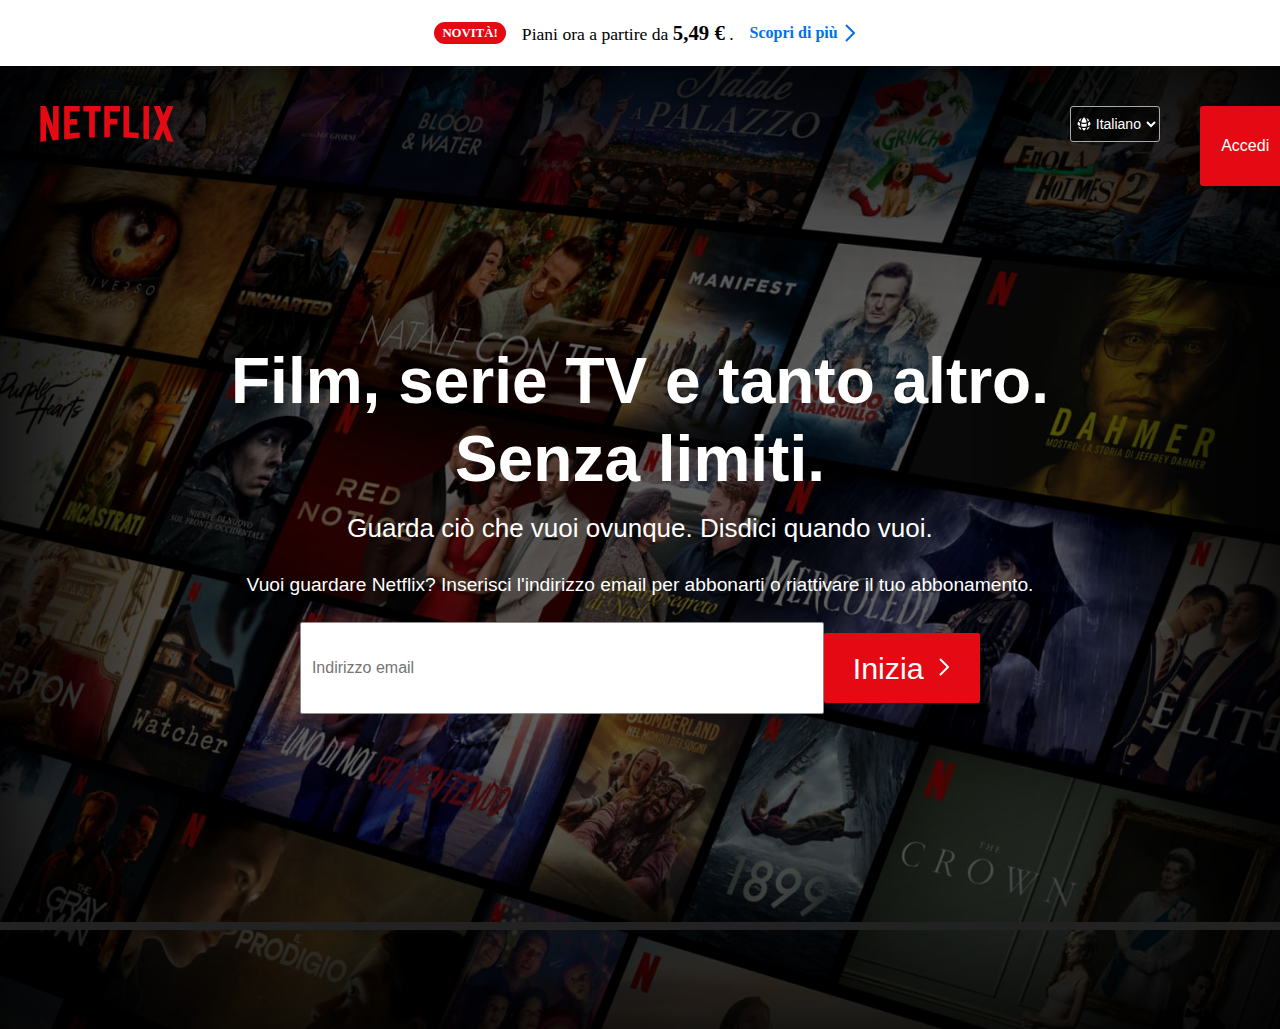
==== index.html @ 302b48ca "Reworked CSS and SCSS" ====
<!DOCTYPE html>
<html lang="it">
<head>
    <meta charset="UTF-8">
    <meta http-equiv="X-UA-Compatible" content="IE=edge">
    <meta name="viewport" content="width=device-width, initial-scale=1.0">
    <link rel="stylesheet" href="styles/style-header.css">
    <link rel="stylesheet" href="https://use.fontawesome.com/releases/v5.0.7/css/all.css">
    <link rel="icon" type="image/x-icon" href="resources/favicon.ico">
    <!-- CSS only -->
<link href="https://cdn.jsdelivr.net/npm/bootstrap@5.2.3/dist/css/bootstrap.min.css" rel="stylesheet" integrity="sha384-rbsA2VBKQhggwzxH7pPCaAqO46MgnOM80zW1RWuH61DGLwZJEdK2Kadq2F9CUG65" crossorigin="anonymous">
    <title>Netflix Italia - Guarda serie TV online, Guarda film online</title>
</head>
    <body>
        <div class="banner-container"> <!--Banner bianco in cima alla pagina-->
            <div class="banner-badge">Novità!</div>
            <div class="banner-text"> <!--Testo del banner-->
                <span>
                    Piani ora a partire da <span class="banner-price">5,49 €</span>
                .
            </span>
            </div>
                <!--Link "scopri di più"-->
                <a class="banner-button" href="#">Scopri di più <svg width="24" height="24" viewBox="0 0 24 24" fill="none" xmlns="http://www.w3.org/2000/svg" class="button-link-button"><path fill-rule="evenodd" clip-rule="evenodd" d="M7.29297 19.2928L14.5859 12L7.29297 4.70706L8.70718 3.29285L16.7072 11.2928C16.8947 11.4804 17.0001 11.7347 17.0001 12C17.0001 12.2652 16.8947 12.5195 16.7072 12.7071L8.70718 20.7071L7.29297 19.2928Z" fill="currentColor"></path></svg></a>
        </div>
            <header class="showcase-container">
                <div class="showcase-top-container"> <!--Parte superiore showcase-->
                    <div class="showcase-logo"><svg viewBox="0 0 111 30" width="134" height="36" data-uia="netflix-logo" class="showcase-netflix-logo" aria-hidden="true" focusable="false"><g id="netflix-logo"><path d="M105.06233,14.2806261 L110.999156,30 C109.249227,29.7497422 107.500234,29.4366857 105.718437,29.1554972 L102.374168,20.4686475 L98.9371075,28.4375293 C97.2499766,28.1563408 95.5928391,28.061674 93.9057081,27.8432843 L99.9372012,14.0931671 L94.4680851,-5.68434189e-14 L99.5313525,-5.68434189e-14 L102.593495,7.87421502 L105.874965,-5.68434189e-14 L110.999156,-5.68434189e-14 L105.06233,14.2806261 Z M90.4686475,-5.68434189e-14 L85.8749649,-5.68434189e-14 L85.8749649,27.2499766 C87.3746368,27.3437061 88.9371075,27.4055675 90.4686475,27.5930265 L90.4686475,-5.68434189e-14 Z M81.9055207,26.93692 C77.7186241,26.6557316 73.5307901,26.4064111 69.250164,26.3117443 L69.250164,-5.68434189e-14 L73.9366389,-5.68434189e-14 L73.9366389,21.8745899 C76.6248008,21.9373887 79.3120255,22.1557784 81.9055207,22.2804387 L81.9055207,26.93692 Z M64.2496954,10.6561065 L64.2496954,15.3435186 L57.8442216,15.3435186 L57.8442216,25.9996251 L53.2186709,25.9996251 L53.2186709,-5.68434189e-14 L66.3436123,-5.68434189e-14 L66.3436123,4.68741213 L57.8442216,4.68741213 L57.8442216,10.6561065 L64.2496954,10.6561065 Z M45.3435186,4.68741213 L45.3435186,26.2498828 C43.7810479,26.2498828 42.1876465,26.2498828 40.6561065,26.3117443 L40.6561065,4.68741213 L35.8121661,4.68741213 L35.8121661,-5.68434189e-14 L50.2183897,-5.68434189e-14 L50.2183897,4.68741213 L45.3435186,4.68741213 Z M30.749836,15.5928391 C28.687787,15.5928391 26.2498828,15.5928391 24.4999531,15.6875059 L24.4999531,22.6562939 C27.2499766,22.4678976 30,22.2495079 32.7809542,22.1557784 L32.7809542,26.6557316 L19.812541,27.6876933 L19.812541,-5.68434189e-14 L32.7809542,-5.68434189e-14 L32.7809542,4.68741213 L24.4999531,4.68741213 L24.4999531,10.9991564 C26.3126816,10.9991564 29.0936358,10.9054269 30.749836,10.9054269 L30.749836,15.5928391 Z M4.78114163,12.9684132 L4.78114163,29.3429562 C3.09401069,29.5313525 1.59340144,29.7497422 0,30 L0,-5.68434189e-14 L4.4690224,-5.68434189e-14 L10.562377,17.0315868 L10.562377,-5.68434189e-14 L15.2497891,-5.68434189e-14 L15.2497891,28.061674 C13.5935889,28.3437998 11.906458,28.4375293 10.1246602,28.6868498 L4.78114163,12.9684132 Z" id="Fill-14"></path></g></svg></div> <!--Logo netflix a sinistra-->
                    <div class="select"> <!--Selezione lingua-->
                        <svg xmlns="http://www.w3.org/2000/svg" viewBox="0 0 20 20" fill="white" class="w-5 h-5">
                            <path d="M16.555 5.412a8.028 8.028 0 00-3.503-2.81 14.899 14.899 0 011.663 4.472 8.547 8.547 0 001.84-1.662zM13.326 7.825a13.43 13.43 0 00-2.413-5.773 8.087 8.087 0 00-1.826 0 13.43 13.43 0 00-2.413 5.773A8.473 8.473 0 0010 8.5c1.18 0 2.304-.24 3.326-.675zM6.514 9.376A9.98 9.98 0 0010 10c1.226 0 2.4-.22 3.486-.624a13.54 13.54 0 01-.351 3.759A13.54 13.54 0 0110 13.5c-1.079 0-2.128-.127-3.134-.366a13.538 13.538 0 01-.352-3.758zM5.285 7.074a14.9 14.9 0 011.663-4.471 8.028 8.028 0 00-3.503 2.81c.529.638 1.149 1.199 1.84 1.66zM17.334 6.798a7.973 7.973 0 01.614 4.115 13.47 13.47 0 01-3.178 1.72 15.093 15.093 0 00.174-3.939 10.043 10.043 0 002.39-1.896zM2.666 6.798a10.042 10.042 0 002.39 1.896 15.196 15.196 0 00.174 3.94 13.472 13.472 0 01-3.178-1.72 7.973 7.973 0 01.615-4.115zM10 15c.898 0 1.778-.079 2.633-.23a13.473 13.473 0 01-1.72 3.178 8.099 8.099 0 01-1.826 0 13.47 13.47 0 01-1.72-3.178c.855.151 1.735.23 2.633.23zM14.357 14.357a14.912 14.912 0 01-1.305 3.04 8.027 8.027 0 004.345-4.345c-.953.542-1.971.981-3.04 1.305zM6.948 17.397a8.027 8.027 0 01-4.345-4.345c.953.542 1.971.981 3.04 1.305a14.912 14.912 0 001.305 3.04z" />
                        </svg>                                                  
                        <select name="language" id="language" class="languageselector-btn">
                        <option value="italiano"class="language">Italiano</option>
                        <option value="english" class="language">English</option>
                    </select>
                </div>
                    <button type="submit" class="loginbutton">Accedi</button><!--Pulsante login in alto a destra-->
                </div>
                <div class="showcase-content-container"> <!--Contenuto centrale showcase-->
                    <h1>Film, serie TV e tanto altro. </h1>
                        <h1>Senza limiti.</h1>
                    <h2>Guarda ciò che vuoi ovunque. Disdici quando vuoi.</h2>
                    <h3>Vuoi guardare Netflix? Inserisci l'indirizzo email per abbonarti o riattivare il tuo abbonamento.</h3>
                    <div class="email-form-container">
                    <input type="email" class="email-input" placeholder="Indirizzo email"> <button type="submit" class="email-send">Inizia <svg width="24" height="24" viewBox="0 0 24 24" fill="none" xmlns="http://www.w3.org/2000/svg" class="button-link-button"><path fill-rule="evenodd" clip-rule="evenodd" d="M7.29297 19.2928L14.5859 12L7.29297 4.70706L8.70718 3.29285L16.7072 11.2928C16.8947 11.4804 17.0001 11.7347 17.0001 12C17.0001 12.2652 16.8947 12.5195 16.7072 12.7071L8.70718 20.7071L7.29297 19.2928Z" fill="currentColor"></path></svg></button>
                </div>
                </div>               
            </header>   
    </body>
</html>
---- styles/style-header.css ----
/*REGOLE GENERALI*/ /*REGOLE GENERALI*/ /*REGOLE GENERALI*/
* {
  margin: 0;
  padding: 0;
  z-index: 1;
}

:root {
  --primary-color: #E50914;
}

a {
  text-decoration: none;
}

.container, header {
  font-family: Arial, Helvetica, sans-serif;
  -webkit-font-smoothing: antialiased;
}

/*FINE REGOLE GENERALI*/ /*FINE REGOLE GENERALI*/ /*FINE REGOLE GENERALI*/
/*BANNER CSS*/ /*BANNER CSS*/ /*BANNER CSS*/
.banner-container {
  align-items: center;
  background-color: #fff;
  display: flex;
  justify-content: center;
  min-height: 4rem;
  margin: 0;
  height: 66px;
}

.banner-badge {
  background-color: #e50914;
  border-radius: 17px;
  color: #fff;
  font-size: 0.8rem;
  font-weight: 600;
  margin: 0.5rem 1rem;
  padding: 0.2rem 0.5rem;
  text-transform: uppercase;
}

.banner-text {
  font-size: 1.1rem;
}

.banner-price {
  font-size: 1.3rem;
  font-weight: 800;
}

.banner-button {
  align-items: center;
  padding: 0 0 0 16px;
  color: #0071eb;
  margin-left: 0;
  display: flex;
  font-size: 1rem;
  font-weight: 700;
  justify-content: center;
}

/*FINE BANNER CSS*/ /*FINE BANNER CSS*/ /*FINE BANNER CSS*/
/*SHOWCASE CSS*/ /*SHOWCASE CSS*/ /*SHOWCASE CSS*/
.showcase-logo {
  fill: var(--primary-color);
  margin-right: 70vmax;
}

.showcase-container {
  width: 100%;
  height: 107vh;
  position: relative;
  background: rgba(0, 0, 0, 0.6) url("../resources/netflixbackground.jpg") no-repeat center/cover;
}

img {
  width: 100%;
}

.showcase-top-container {
  display: flex;
  flex-wrap: none;
  height: 5rem;
  margin: 0 auto;
  max-width: 1920px;
  padding-top: 40px;
  padding-left: 40px;
  width: 100%;
}

.showcase-container::after {
  content: "";
  position: absolute;
  top: 0;
  left: 0;
  width: 100%;
  height: 100%;
  z-index: 0;
  background: rgba(0, 0, 0, 0.5);
  box-shadow: inset 10px 10px 250px #000000, inset -10px -10px 250px #000000;
}

header div.select svg {
  height: 16px;
  position: absolute;
  margin-left: 6px;
  margin-top: 10px;
}

.languageselector-btn { /*DA SISTEMARE*/
  line-height: 1.3em;
  padding-left: 1.3rem;
  padding-right: 0.1rem;
  padding-top: 8px;
  padding-bottom: 8px;
  display: inline-block;
  border: 1px solid #aaa;
  background: rgba(0, 0, 0, 0.4);
  color: #fff;
  margin-right: 40px;
  border-radius: 3px;
  font-size: 0.875rem;
}
.languageselector-btn .language {
  background-color: lightgrey;
  color: grey;
}

.loginbutton {
  display: inline-block;
  background: var(--primary-color);
  color: #fff;
  padding: 0.4rem 1.3rem;
  font-size: 1rem;
  font-weight: 400;
  text-align: center;
  border: none;
  cursor: pointer;
  outline: none;
  box-shadow: 0 1px 0 rgba(0, 0, 0, 0.45);
  border-radius: 3px;
}

.showcase-content-container {
  color: white;
  display: flex;
  flex-direction: column;
  justify-content: center;
  align-items: center;
  text-align: center;
  background: transparent;
  border-bottom: 8px solid #222;
  color: #fff;
  margin-bottom: 0;
  padding: 50px 5%;
  padding-top: 10rem;
  padding-bottom: 13rem;
  position: relative;
}
.showcase-content-container h1 {
  font-size: 4rem;
  font-weight: bold;
  line-height: 1.1;
  margin-bottom: 0.5rem;
}
.showcase-content-container h2 {
  font-size: 1.625rem;
  font-weight: 400;
  margin-top: 10px;
}
.showcase-content-container h3 {
  font-size: 1.2rem;
  padding-bottom: 40px;
  font-weight: 400;
  margin-top: 30px;
  padding: 0 5%;
  margin-bottom: 10px;
}

.email-form-container { /*DA SISTEMARE*/
  padding-top: 1rem;
  display: flex;
  flex-wrap: wrap;
  justify-content: center;
  align-items: center;
}
.email-form-container .email-input {
  height: 70px;
  width: 500px;
  border: 1px solid #8c8c8c;
  border-radius: 2px;
  color: #000;
  font-size: 16px;
  padding: 10px 11px;
  outline: none;
}
.email-form-container .email-send {
  background: var(--primary-color);
  color: #fff;
  height: 70px;
  padding: 1rem 2rem;
  padding-right: 1.5rem;
  padding-left: 1.8rem;
  font-size: 1.9rem;
  line-height: 2rem;
  text-align: center;
  border: none;
  cursor: pointer;
  outline: none;
  box-shadow: 0 1px 0 rgba(0, 0, 0, 0.45);
  border-radius: 2px;
}

/*FINE SHOWCASE CSS*/ /*FINE SHOWCASE CSS*/ /* FINE SHOWCASE CSS*/

/*# sourceMappingURL=style-header.css.map */
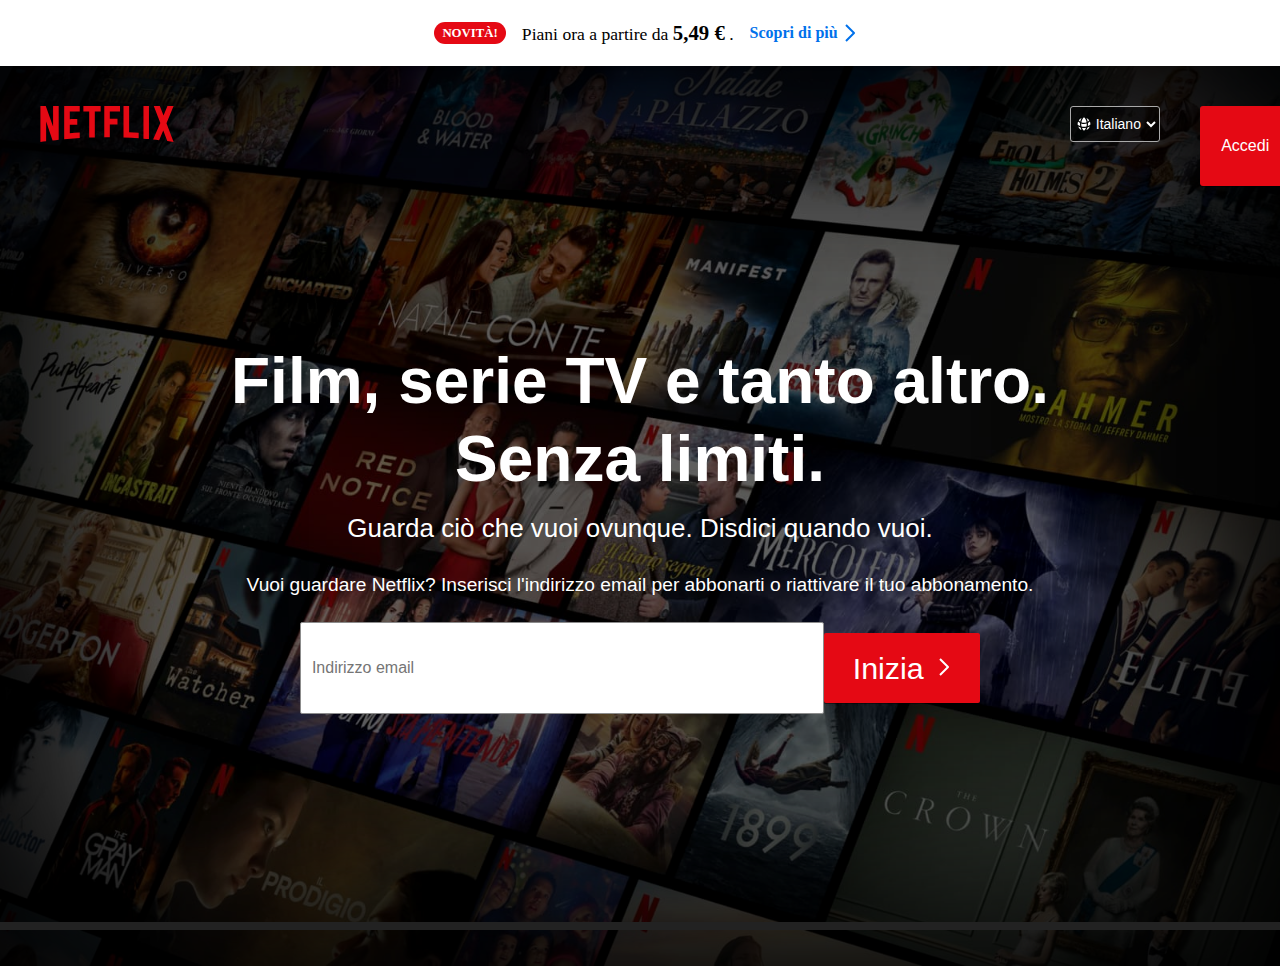
==== commit 25c82234: "CSS" ====
--- a/index.html
+++ b/index.html
@@ -11,7 +11,7 @@
 <link href="https://cdn.jsdelivr.net/npm/bootstrap@5.2.3/dist/css/bootstrap.min.css" rel="stylesheet" integrity="sha384-rbsA2VBKQhggwzxH7pPCaAqO46MgnOM80zW1RWuH61DGLwZJEdK2Kadq2F9CUG65" crossorigin="anonymous">
     <title>Netflix Italia - Guarda serie TV online, Guarda film online</title>
 </head>
-    <body>
+    <div class="header-wrapper-container">
         <div class="banner-container"> <!--Banner bianco in cima alla pagina-->
             <div class="banner-badge">Novità!</div>
             <div class="banner-text"> <!--Testo del banner-->
@@ -47,5 +47,5 @@
                 </div>
                 </div>               
             </header>   
-    </body>
+        </div>
 </html>--- a/styles/style-header.css
+++ b/styles/style-header.css
@@ -26,7 +26,6 @@
   display: flex;
   justify-content: center;
   min-height: 4rem;
-  margin: 0;
   height: 66px;
 }
 
@@ -70,7 +69,7 @@
 
 .showcase-container {
   width: 100%;
-  height: 107vh;
+  height: 100vh;
   position: relative;
   background: rgba(0, 0, 0, 0.6) url("../resources/netflixbackground.jpg") no-repeat center/cover;
 }
@@ -81,7 +80,6 @@
 
 .showcase-top-container {
   display: flex;
-  flex-wrap: none;
   height: 5rem;
   margin: 0 auto;
   max-width: 1920px;
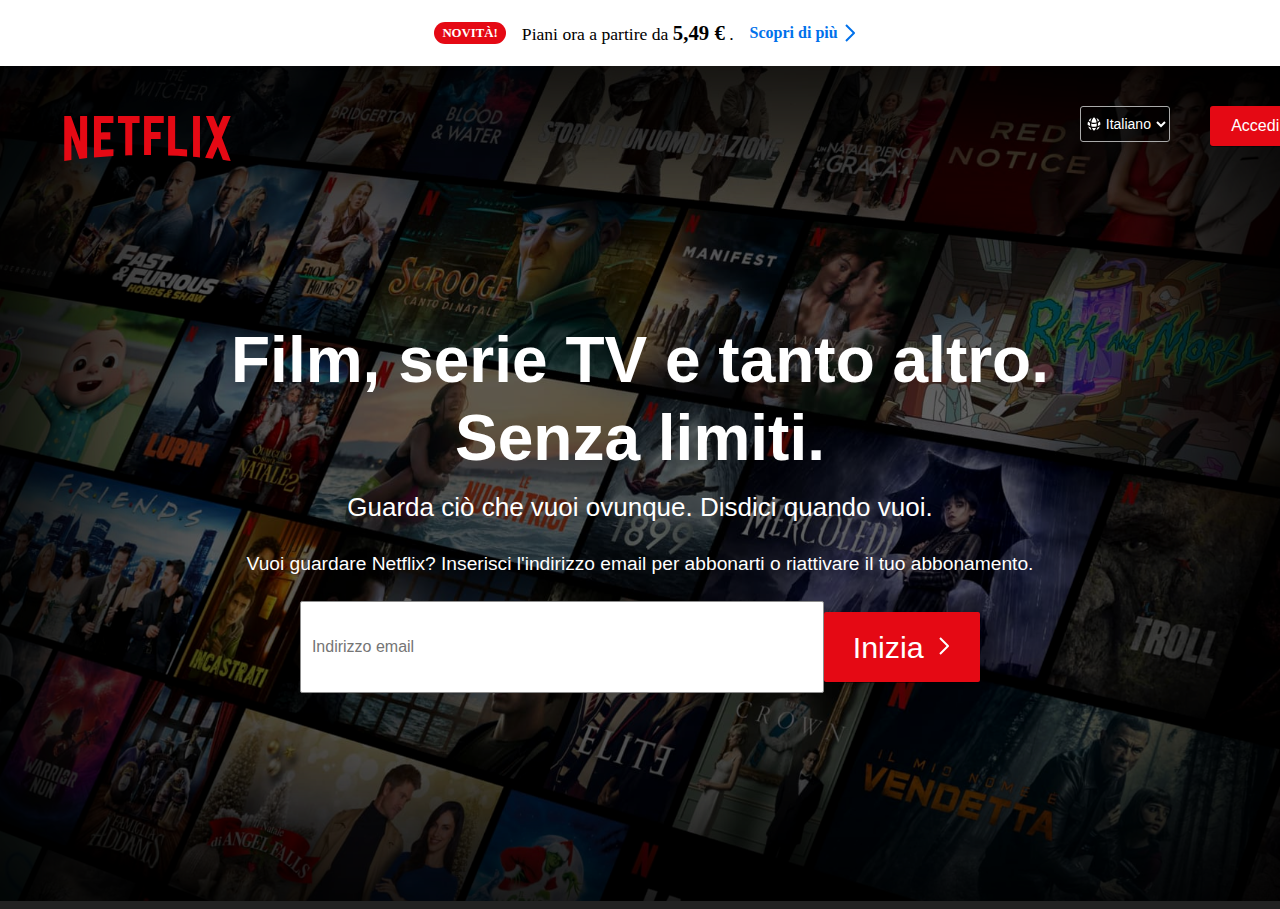
==== commit b32ba834: "Reworked CSS" ====
--- a/index.html
+++ b/index.html
@@ -24,12 +24,13 @@
                 <a class="banner-button" href="#">Scopri di più <svg width="24" height="24" viewBox="0 0 24 24" fill="none" xmlns="http://www.w3.org/2000/svg" class="button-link-button"><path fill-rule="evenodd" clip-rule="evenodd" d="M7.29297 19.2928L14.5859 12L7.29297 4.70706L8.70718 3.29285L16.7072 11.2928C16.8947 11.4804 17.0001 11.7347 17.0001 12C17.0001 12.2652 16.8947 12.5195 16.7072 12.7071L8.70718 20.7071L7.29297 19.2928Z" fill="currentColor"></path></svg></a>
         </div>
             <header class="showcase-container">
-                <div class="showcase-top-container"> <!--Parte superiore showcase-->
-                    <div class="showcase-logo"><svg viewBox="0 0 111 30" width="134" height="36" data-uia="netflix-logo" class="showcase-netflix-logo" aria-hidden="true" focusable="false"><g id="netflix-logo"><path d="M105.06233,14.2806261 L110.999156,30 C109.249227,29.7497422 107.500234,29.4366857 105.718437,29.1554972 L102.374168,20.4686475 L98.9371075,28.4375293 C97.2499766,28.1563408 95.5928391,28.061674 93.9057081,27.8432843 L99.9372012,14.0931671 L94.4680851,-5.68434189e-14 L99.5313525,-5.68434189e-14 L102.593495,7.87421502 L105.874965,-5.68434189e-14 L110.999156,-5.68434189e-14 L105.06233,14.2806261 Z M90.4686475,-5.68434189e-14 L85.8749649,-5.68434189e-14 L85.8749649,27.2499766 C87.3746368,27.3437061 88.9371075,27.4055675 90.4686475,27.5930265 L90.4686475,-5.68434189e-14 Z M81.9055207,26.93692 C77.7186241,26.6557316 73.5307901,26.4064111 69.250164,26.3117443 L69.250164,-5.68434189e-14 L73.9366389,-5.68434189e-14 L73.9366389,21.8745899 C76.6248008,21.9373887 79.3120255,22.1557784 81.9055207,22.2804387 L81.9055207,26.93692 Z M64.2496954,10.6561065 L64.2496954,15.3435186 L57.8442216,15.3435186 L57.8442216,25.9996251 L53.2186709,25.9996251 L53.2186709,-5.68434189e-14 L66.3436123,-5.68434189e-14 L66.3436123,4.68741213 L57.8442216,4.68741213 L57.8442216,10.6561065 L64.2496954,10.6561065 Z M45.3435186,4.68741213 L45.3435186,26.2498828 C43.7810479,26.2498828 42.1876465,26.2498828 40.6561065,26.3117443 L40.6561065,4.68741213 L35.8121661,4.68741213 L35.8121661,-5.68434189e-14 L50.2183897,-5.68434189e-14 L50.2183897,4.68741213 L45.3435186,4.68741213 Z M30.749836,15.5928391 C28.687787,15.5928391 26.2498828,15.5928391 24.4999531,15.6875059 L24.4999531,22.6562939 C27.2499766,22.4678976 30,22.2495079 32.7809542,22.1557784 L32.7809542,26.6557316 L19.812541,27.6876933 L19.812541,-5.68434189e-14 L32.7809542,-5.68434189e-14 L32.7809542,4.68741213 L24.4999531,4.68741213 L24.4999531,10.9991564 C26.3126816,10.9991564 29.0936358,10.9054269 30.749836,10.9054269 L30.749836,15.5928391 Z M4.78114163,12.9684132 L4.78114163,29.3429562 C3.09401069,29.5313525 1.59340144,29.7497422 0,30 L0,-5.68434189e-14 L4.4690224,-5.68434189e-14 L10.562377,17.0315868 L10.562377,-5.68434189e-14 L15.2497891,-5.68434189e-14 L15.2497891,28.061674 C13.5935889,28.3437998 11.906458,28.4375293 10.1246602,28.6868498 L4.78114163,12.9684132 Z" id="Fill-14"></path></g></svg></div> <!--Logo netflix a sinistra-->
+                <div class="showcase-top-container"> <!--Parte superiore showcase-->                   
+                    <div class="showcase-logo"><svg viewBox="0 0 111 30" width="167" height="45" data-uia="netflix-logo" class="showcase-netflix-logo" aria-hidden="true" focusable="false"><g id="netflix-logo"><path d="M105.06233,14.2806261 L110.999156,30 C109.249227,29.7497422 107.500234,29.4366857 105.718437,29.1554972 L102.374168,20.4686475 L98.9371075,28.4375293 C97.2499766,28.1563408 95.5928391,28.061674 93.9057081,27.8432843 L99.9372012,14.0931671 L94.4680851,-5.68434189e-14 L99.5313525,-5.68434189e-14 L102.593495,7.87421502 L105.874965,-5.68434189e-14 L110.999156,-5.68434189e-14 L105.06233,14.2806261 Z M90.4686475,-5.68434189e-14 L85.8749649,-5.68434189e-14 L85.8749649,27.2499766 C87.3746368,27.3437061 88.9371075,27.4055675 90.4686475,27.5930265 L90.4686475,-5.68434189e-14 Z M81.9055207,26.93692 C77.7186241,26.6557316 73.5307901,26.4064111 69.250164,26.3117443 L69.250164,-5.68434189e-14 L73.9366389,-5.68434189e-14 L73.9366389,21.8745899 C76.6248008,21.9373887 79.3120255,22.1557784 81.9055207,22.2804387 L81.9055207,26.93692 Z M64.2496954,10.6561065 L64.2496954,15.3435186 L57.8442216,15.3435186 L57.8442216,25.9996251 L53.2186709,25.9996251 L53.2186709,-5.68434189e-14 L66.3436123,-5.68434189e-14 L66.3436123,4.68741213 L57.8442216,4.68741213 L57.8442216,10.6561065 L64.2496954,10.6561065 Z M45.3435186,4.68741213 L45.3435186,26.2498828 C43.7810479,26.2498828 42.1876465,26.2498828 40.6561065,26.3117443 L40.6561065,4.68741213 L35.8121661,4.68741213 L35.8121661,-5.68434189e-14 L50.2183897,-5.68434189e-14 L50.2183897,4.68741213 L45.3435186,4.68741213 Z M30.749836,15.5928391 C28.687787,15.5928391 26.2498828,15.5928391 24.4999531,15.6875059 L24.4999531,22.6562939 C27.2499766,22.4678976 30,22.2495079 32.7809542,22.1557784 L32.7809542,26.6557316 L19.812541,27.6876933 L19.812541,-5.68434189e-14 L32.7809542,-5.68434189e-14 L32.7809542,4.68741213 L24.4999531,4.68741213 L24.4999531,10.9991564 C26.3126816,10.9991564 29.0936358,10.9054269 30.749836,10.9054269 L30.749836,15.5928391 Z M4.78114163,12.9684132 L4.78114163,29.3429562 C3.09401069,29.5313525 1.59340144,29.7497422 0,30 L0,-5.68434189e-14 L4.4690224,-5.68434189e-14 L10.562377,17.0315868 L10.562377,-5.68434189e-14 L15.2497891,-5.68434189e-14 L15.2497891,28.061674 C13.5935889,28.3437998 11.906458,28.4375293 10.1246602,28.6868498 L4.78114163,12.9684132 Z" id="Fill-14"></path></g></svg></div> <!--Logo netflix a sinistra-->
+                    <div class="language-login-wrapper">
                     <div class="select"> <!--Selezione lingua-->
                         <svg xmlns="http://www.w3.org/2000/svg" viewBox="0 0 20 20" fill="white" class="w-5 h-5">
                             <path d="M16.555 5.412a8.028 8.028 0 00-3.503-2.81 14.899 14.899 0 011.663 4.472 8.547 8.547 0 001.84-1.662zM13.326 7.825a13.43 13.43 0 00-2.413-5.773 8.087 8.087 0 00-1.826 0 13.43 13.43 0 00-2.413 5.773A8.473 8.473 0 0010 8.5c1.18 0 2.304-.24 3.326-.675zM6.514 9.376A9.98 9.98 0 0010 10c1.226 0 2.4-.22 3.486-.624a13.54 13.54 0 01-.351 3.759A13.54 13.54 0 0110 13.5c-1.079 0-2.128-.127-3.134-.366a13.538 13.538 0 01-.352-3.758zM5.285 7.074a14.9 14.9 0 011.663-4.471 8.028 8.028 0 00-3.503 2.81c.529.638 1.149 1.199 1.84 1.66zM17.334 6.798a7.973 7.973 0 01.614 4.115 13.47 13.47 0 01-3.178 1.72 15.093 15.093 0 00.174-3.939 10.043 10.043 0 002.39-1.896zM2.666 6.798a10.042 10.042 0 002.39 1.896 15.196 15.196 0 00.174 3.94 13.472 13.472 0 01-3.178-1.72 7.973 7.973 0 01.615-4.115zM10 15c.898 0 1.778-.079 2.633-.23a13.473 13.473 0 01-1.72 3.178 8.099 8.099 0 01-1.826 0 13.47 13.47 0 01-1.72-3.178c.855.151 1.735.23 2.633.23zM14.357 14.357a14.912 14.912 0 01-1.305 3.04 8.027 8.027 0 004.345-4.345c-.953.542-1.971.981-3.04 1.305zM6.948 17.397a8.027 8.027 0 01-4.345-4.345c.953.542 1.971.981 3.04 1.305a14.912 14.912 0 001.305 3.04z" />
-                        </svg>                                                  
+                        </svg>                                          
                         <select name="language" id="language" class="languageselector-btn">
                         <option value="italiano"class="language">Italiano</option>
                         <option value="english" class="language">English</option>
@@ -37,6 +38,7 @@
                 </div>
                     <button type="submit" class="loginbutton">Accedi</button><!--Pulsante login in alto a destra-->
                 </div>
+            </div> 
                 <div class="showcase-content-container"> <!--Contenuto centrale showcase-->
                     <h1>Film, serie TV e tanto altro. </h1>
                         <h1>Senza limiti.</h1>
--- a/styles/style-header.css
+++ b/styles/style-header.css
@@ -25,7 +25,6 @@
   background-color: #fff;
   display: flex;
   justify-content: center;
-  min-height: 4rem;
   height: 66px;
 }
 
@@ -55,6 +54,7 @@
   color: #0071eb;
   margin-left: 0;
   display: flex;
+  text-decoration: none;
   font-size: 1rem;
   font-weight: 700;
   justify-content: center;
@@ -64,12 +64,13 @@
 /*SHOWCASE CSS*/ /*SHOWCASE CSS*/ /*SHOWCASE CSS*/
 .showcase-logo {
   fill: var(--primary-color);
-  margin-right: 70vmax;
+  margin-left: 1.5rem;
+  padding-top: 10px;
 }
 
 .showcase-container {
   width: 100%;
-  height: 100vh;
+  height: 100%;
   position: relative;
   background: rgba(0, 0, 0, 0.6) url("../resources/netflixbackground.jpg") no-repeat center/cover;
 }
@@ -80,10 +81,10 @@
 
 .showcase-top-container {
   display: flex;
-  height: 5rem;
   margin: 0 auto;
   max-width: 1920px;
   padding-top: 40px;
+  padding-right: 40px;
   padding-left: 40px;
   width: 100%;
 }
@@ -107,7 +108,15 @@
   margin-top: 10px;
 }
 
-.languageselector-btn { /*DA SISTEMARE*/
+.language-login-wrapper {
+  display: flex;
+  width: 200px;
+  height: 40px;
+  margin-left: auto;
+  margin-right: 2.5rem;
+}
+
+.languageselector-btn {
   line-height: 1.3em;
   padding-left: 1.3rem;
   padding-right: 0.1rem;
@@ -193,6 +202,10 @@
   font-size: 16px;
   padding: 10px 11px;
   outline: none;
+}
+.email-form-container .email-input:focus {
+  border: 1px solid blue;
+  transition-duration: 10;
 }
 .email-form-container .email-send {
   background: var(--primary-color);
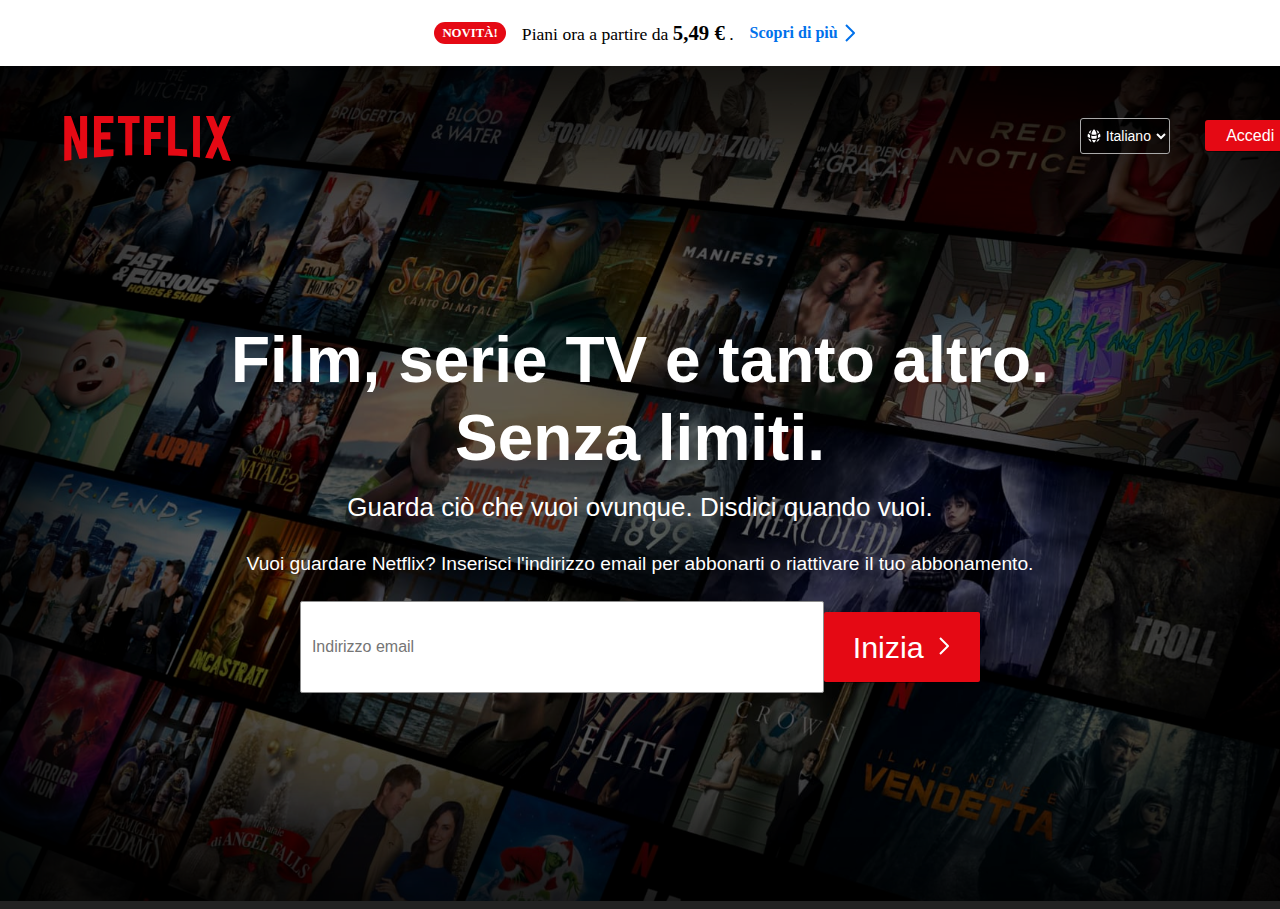
==== commit 7f2179bb: "Added container fluid" ====
--- a/index.html
+++ b/index.html
@@ -11,7 +11,7 @@
 <link href="https://cdn.jsdelivr.net/npm/bootstrap@5.2.3/dist/css/bootstrap.min.css" rel="stylesheet" integrity="sha384-rbsA2VBKQhggwzxH7pPCaAqO46MgnOM80zW1RWuH61DGLwZJEdK2Kadq2F9CUG65" crossorigin="anonymous">
     <title>Netflix Italia - Guarda serie TV online, Guarda film online</title>
 </head>
-    <div class="header-wrapper-container">
+    <div class="header-wrapper-container-fluid">
         <div class="banner-container"> <!--Banner bianco in cima alla pagina-->
             <div class="banner-badge">Novità!</div>
             <div class="banner-text"> <!--Testo del banner-->
@@ -50,4 +50,6 @@
                 </div>               
             </header>   
         </div>
+        <!-- JavaScript Bundle with Popper -->
+<script src="https://cdn.jsdelivr.net/npm/bootstrap@5.2.3/dist/js/bootstrap.bundle.min.js" integrity="sha384-kenU1KFdBIe4zVF0s0G1M5b4hcpxyD9F7jL+jjXkk+Q2h455rYXK/7HAuoJl+0I4" crossorigin="anonymous"></script>
 </html>--- a/styles/style-header.css
+++ b/styles/style-header.css
@@ -82,6 +82,7 @@
 .showcase-top-container {
   display: flex;
   margin: 0 auto;
+  align-items: center;
   max-width: 1920px;
   padding-top: 40px;
   padding-right: 40px;
@@ -114,29 +115,26 @@
   height: 40px;
   margin-left: auto;
   margin-right: 2.5rem;
-}
-
-.languageselector-btn {
+  align-items: center;
+}
+.language-login-wrapper .languageselector-btn {
   line-height: 1.3em;
   padding-left: 1.3rem;
   padding-right: 0.1rem;
   padding-top: 8px;
   padding-bottom: 8px;
-  display: inline-block;
   border: 1px solid #aaa;
   background: rgba(0, 0, 0, 0.4);
   color: #fff;
-  margin-right: 40px;
+  margin-right: 35px;
   border-radius: 3px;
   font-size: 0.875rem;
 }
-.languageselector-btn .language {
+.language-login-wrapper .languageselector-btn .language {
   background-color: lightgrey;
   color: grey;
 }
-
-.loginbutton {
-  display: inline-block;
+.language-login-wrapper .loginbutton {
   background: var(--primary-color);
   color: #fff;
   padding: 0.4rem 1.3rem;
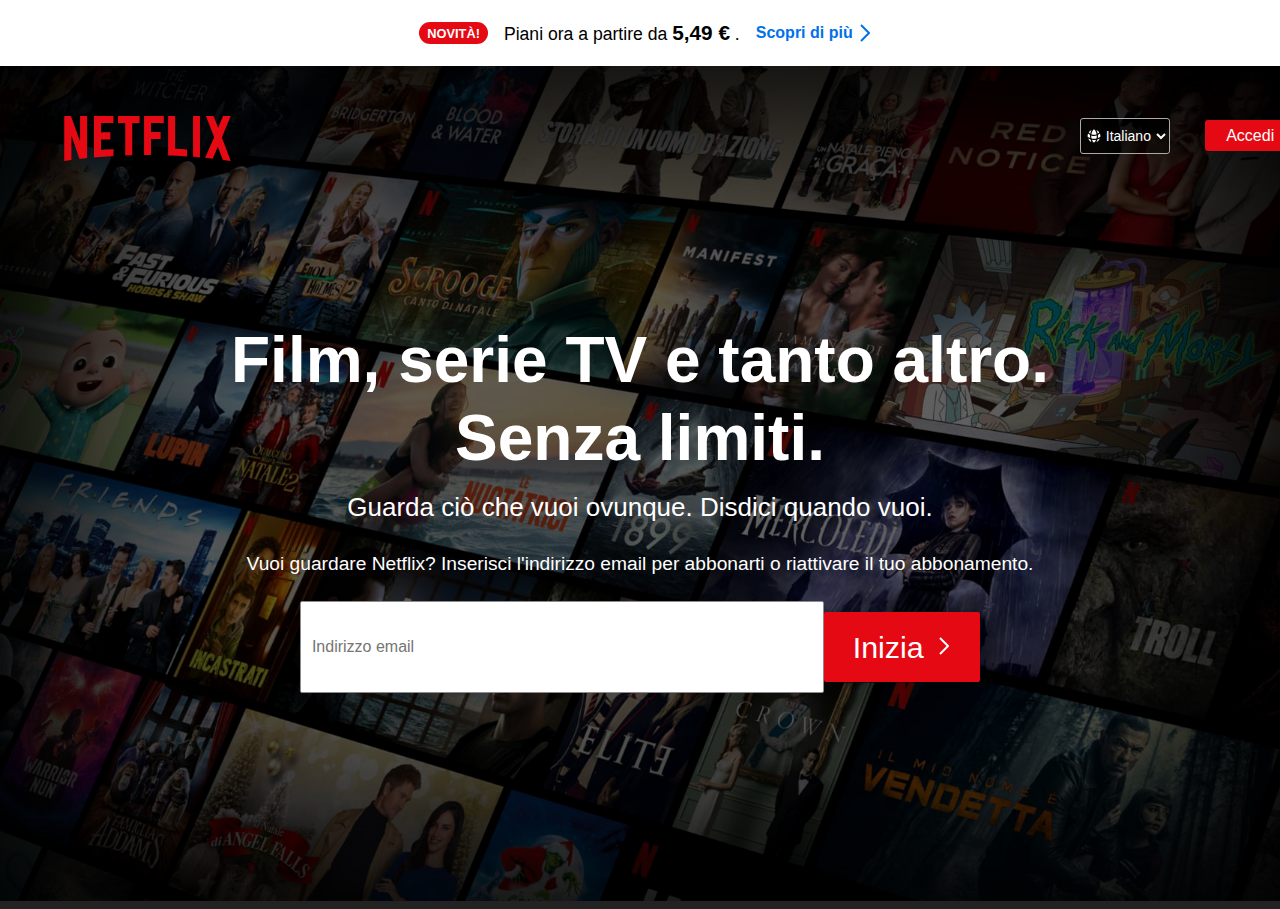
==== commit c52a0e1d: "Reworked Laptop responsiveness" ====
--- a/index.html
+++ b/index.html
@@ -11,8 +11,9 @@
 <link href="https://cdn.jsdelivr.net/npm/bootstrap@5.2.3/dist/css/bootstrap.min.css" rel="stylesheet" integrity="sha384-rbsA2VBKQhggwzxH7pPCaAqO46MgnOM80zW1RWuH61DGLwZJEdK2Kadq2F9CUG65" crossorigin="anonymous">
     <title>Netflix Italia - Guarda serie TV online, Guarda film online</title>
 </head>
+<body>
     <div class="header-wrapper-container-fluid">
-        <div class="banner-container"> <!--Banner bianco in cima alla pagina-->
+        <div class="banner-container-fluid"> <!--Banner bianco in cima alla pagina-->
             <div class="banner-badge">Novità!</div>
             <div class="banner-text"> <!--Testo del banner-->
                 <span>
@@ -23,8 +24,8 @@
                 <!--Link "scopri di più"-->
                 <a class="banner-button" href="#">Scopri di più <svg width="24" height="24" viewBox="0 0 24 24" fill="none" xmlns="http://www.w3.org/2000/svg" class="button-link-button"><path fill-rule="evenodd" clip-rule="evenodd" d="M7.29297 19.2928L14.5859 12L7.29297 4.70706L8.70718 3.29285L16.7072 11.2928C16.8947 11.4804 17.0001 11.7347 17.0001 12C17.0001 12.2652 16.8947 12.5195 16.7072 12.7071L8.70718 20.7071L7.29297 19.2928Z" fill="currentColor"></path></svg></a>
         </div>
-            <header class="showcase-container">
-                <div class="showcase-top-container"> <!--Parte superiore showcase-->                   
+            <div class="showcase-container-fluid">
+                <div class="showcase-top-container-fluid"> <!--Parte superiore showcase-->                   
                     <div class="showcase-logo"><svg viewBox="0 0 111 30" width="167" height="45" data-uia="netflix-logo" class="showcase-netflix-logo" aria-hidden="true" focusable="false"><g id="netflix-logo"><path d="M105.06233,14.2806261 L110.999156,30 C109.249227,29.7497422 107.500234,29.4366857 105.718437,29.1554972 L102.374168,20.4686475 L98.9371075,28.4375293 C97.2499766,28.1563408 95.5928391,28.061674 93.9057081,27.8432843 L99.9372012,14.0931671 L94.4680851,-5.68434189e-14 L99.5313525,-5.68434189e-14 L102.593495,7.87421502 L105.874965,-5.68434189e-14 L110.999156,-5.68434189e-14 L105.06233,14.2806261 Z M90.4686475,-5.68434189e-14 L85.8749649,-5.68434189e-14 L85.8749649,27.2499766 C87.3746368,27.3437061 88.9371075,27.4055675 90.4686475,27.5930265 L90.4686475,-5.68434189e-14 Z M81.9055207,26.93692 C77.7186241,26.6557316 73.5307901,26.4064111 69.250164,26.3117443 L69.250164,-5.68434189e-14 L73.9366389,-5.68434189e-14 L73.9366389,21.8745899 C76.6248008,21.9373887 79.3120255,22.1557784 81.9055207,22.2804387 L81.9055207,26.93692 Z M64.2496954,10.6561065 L64.2496954,15.3435186 L57.8442216,15.3435186 L57.8442216,25.9996251 L53.2186709,25.9996251 L53.2186709,-5.68434189e-14 L66.3436123,-5.68434189e-14 L66.3436123,4.68741213 L57.8442216,4.68741213 L57.8442216,10.6561065 L64.2496954,10.6561065 Z M45.3435186,4.68741213 L45.3435186,26.2498828 C43.7810479,26.2498828 42.1876465,26.2498828 40.6561065,26.3117443 L40.6561065,4.68741213 L35.8121661,4.68741213 L35.8121661,-5.68434189e-14 L50.2183897,-5.68434189e-14 L50.2183897,4.68741213 L45.3435186,4.68741213 Z M30.749836,15.5928391 C28.687787,15.5928391 26.2498828,15.5928391 24.4999531,15.6875059 L24.4999531,22.6562939 C27.2499766,22.4678976 30,22.2495079 32.7809542,22.1557784 L32.7809542,26.6557316 L19.812541,27.6876933 L19.812541,-5.68434189e-14 L32.7809542,-5.68434189e-14 L32.7809542,4.68741213 L24.4999531,4.68741213 L24.4999531,10.9991564 C26.3126816,10.9991564 29.0936358,10.9054269 30.749836,10.9054269 L30.749836,15.5928391 Z M4.78114163,12.9684132 L4.78114163,29.3429562 C3.09401069,29.5313525 1.59340144,29.7497422 0,30 L0,-5.68434189e-14 L4.4690224,-5.68434189e-14 L10.562377,17.0315868 L10.562377,-5.68434189e-14 L15.2497891,-5.68434189e-14 L15.2497891,28.061674 C13.5935889,28.3437998 11.906458,28.4375293 10.1246602,28.6868498 L4.78114163,12.9684132 Z" id="Fill-14"></path></g></svg></div> <!--Logo netflix a sinistra-->
                     <div class="language-login-wrapper">
                     <div class="select"> <!--Selezione lingua-->
@@ -39,17 +40,18 @@
                     <button type="submit" class="loginbutton">Accedi</button><!--Pulsante login in alto a destra-->
                 </div>
             </div> 
-                <div class="showcase-content-container"> <!--Contenuto centrale showcase-->
+                <div class="showcase-content-container-fluid"> <!--Contenuto centrale showcase-->
                     <h1>Film, serie TV e tanto altro. </h1>
                         <h1>Senza limiti.</h1>
                     <h2>Guarda ciò che vuoi ovunque. Disdici quando vuoi.</h2>
                     <h3>Vuoi guardare Netflix? Inserisci l'indirizzo email per abbonarti o riattivare il tuo abbonamento.</h3>
-                    <div class="email-form-container">
+                    <div class="email-form-container-fluid">
                     <input type="email" class="email-input" placeholder="Indirizzo email"> <button type="submit" class="email-send">Inizia <svg width="24" height="24" viewBox="0 0 24 24" fill="none" xmlns="http://www.w3.org/2000/svg" class="button-link-button"><path fill-rule="evenodd" clip-rule="evenodd" d="M7.29297 19.2928L14.5859 12L7.29297 4.70706L8.70718 3.29285L16.7072 11.2928C16.8947 11.4804 17.0001 11.7347 17.0001 12C17.0001 12.2652 16.8947 12.5195 16.7072 12.7071L8.70718 20.7071L7.29297 19.2928Z" fill="currentColor"></path></svg></button>
                 </div>
                 </div>               
-            </header>   
+            </div>   
         </div>
         <!-- JavaScript Bundle with Popper -->
 <script src="https://cdn.jsdelivr.net/npm/bootstrap@5.2.3/dist/js/bootstrap.bundle.min.js" integrity="sha384-kenU1KFdBIe4zVF0s0G1M5b4hcpxyD9F7jL+jjXkk+Q2h455rYXK/7HAuoJl+0I4" crossorigin="anonymous"></script>
+</body>
 </html>--- a/styles/style-header.css
+++ b/styles/style-header.css
@@ -13,14 +13,28 @@
   text-decoration: none;
 }
 
-.container, header {
+.container, body {
   font-family: Arial, Helvetica, sans-serif;
   -webkit-font-smoothing: antialiased;
 }
 
 /*FINE REGOLE GENERALI*/ /*FINE REGOLE GENERALI*/ /*FINE REGOLE GENERALI*/
+/*MEDIA QUERY*/ /*MEDIA QUERY*/ /*MEDIA QUERY*/
+@media (max-width: 575px) {
+  .showcase-netflix-logo {
+    width: 88.8px;
+    height: 24px;
+  }
+  .email-send {
+    margin-top: 20px;
+  }
+  .email-input {
+    width: 100px;
+  }
+}
+/*FINE MEDIA QUERY*/ /*FINE MEDIA QUERY*/ /*FINE MEDIA QUERY*/
 /*BANNER CSS*/ /*BANNER CSS*/ /*BANNER CSS*/
-.banner-container {
+.banner-container-fluid {
   align-items: center;
   background-color: #fff;
   display: flex;
@@ -68,7 +82,7 @@
   padding-top: 10px;
 }
 
-.showcase-container {
+.showcase-container-fluid {
   width: 100%;
   height: 100%;
   position: relative;
@@ -79,7 +93,7 @@
   width: 100%;
 }
 
-.showcase-top-container {
+.showcase-top-container-fluid {
   display: flex;
   margin: 0 auto;
   align-items: center;
@@ -90,7 +104,7 @@
   width: 100%;
 }
 
-.showcase-container::after {
+.showcase-container-fluid::after {
   content: "";
   position: absolute;
   top: 0;
@@ -102,7 +116,7 @@
   box-shadow: inset 10px 10px 250px #000000, inset -10px -10px 250px #000000;
 }
 
-header div.select svg {
+body div.select svg {
   height: 16px;
   position: absolute;
   margin-left: 6px;
@@ -148,7 +162,7 @@
   border-radius: 3px;
 }
 
-.showcase-content-container {
+.showcase-content-container-fluid {
   color: white;
   display: flex;
   flex-direction: column;
@@ -164,18 +178,18 @@
   padding-bottom: 13rem;
   position: relative;
 }
-.showcase-content-container h1 {
+.showcase-content-container-fluid h1 {
   font-size: 4rem;
   font-weight: bold;
   line-height: 1.1;
   margin-bottom: 0.5rem;
 }
-.showcase-content-container h2 {
+.showcase-content-container-fluid h2 {
   font-size: 1.625rem;
   font-weight: 400;
   margin-top: 10px;
 }
-.showcase-content-container h3 {
+.showcase-content-container-fluid h3 {
   font-size: 1.2rem;
   padding-bottom: 40px;
   font-weight: 400;
@@ -184,14 +198,14 @@
   margin-bottom: 10px;
 }
 
-.email-form-container { /*DA SISTEMARE*/
+.email-form-container-fluid { /*DA SISTEMARE*/
   padding-top: 1rem;
   display: flex;
   flex-wrap: wrap;
   justify-content: center;
   align-items: center;
 }
-.email-form-container .email-input {
+.email-form-container-fluid .email-input {
   height: 70px;
   width: 500px;
   border: 1px solid #8c8c8c;
@@ -201,11 +215,11 @@
   padding: 10px 11px;
   outline: none;
 }
-.email-form-container .email-input:focus {
+.email-form-container-fluid .email-input:focus {
   border: 1px solid blue;
   transition-duration: 10;
 }
-.email-form-container .email-send {
+.email-form-container-fluid .email-send {
   background: var(--primary-color);
   color: #fff;
   height: 70px;
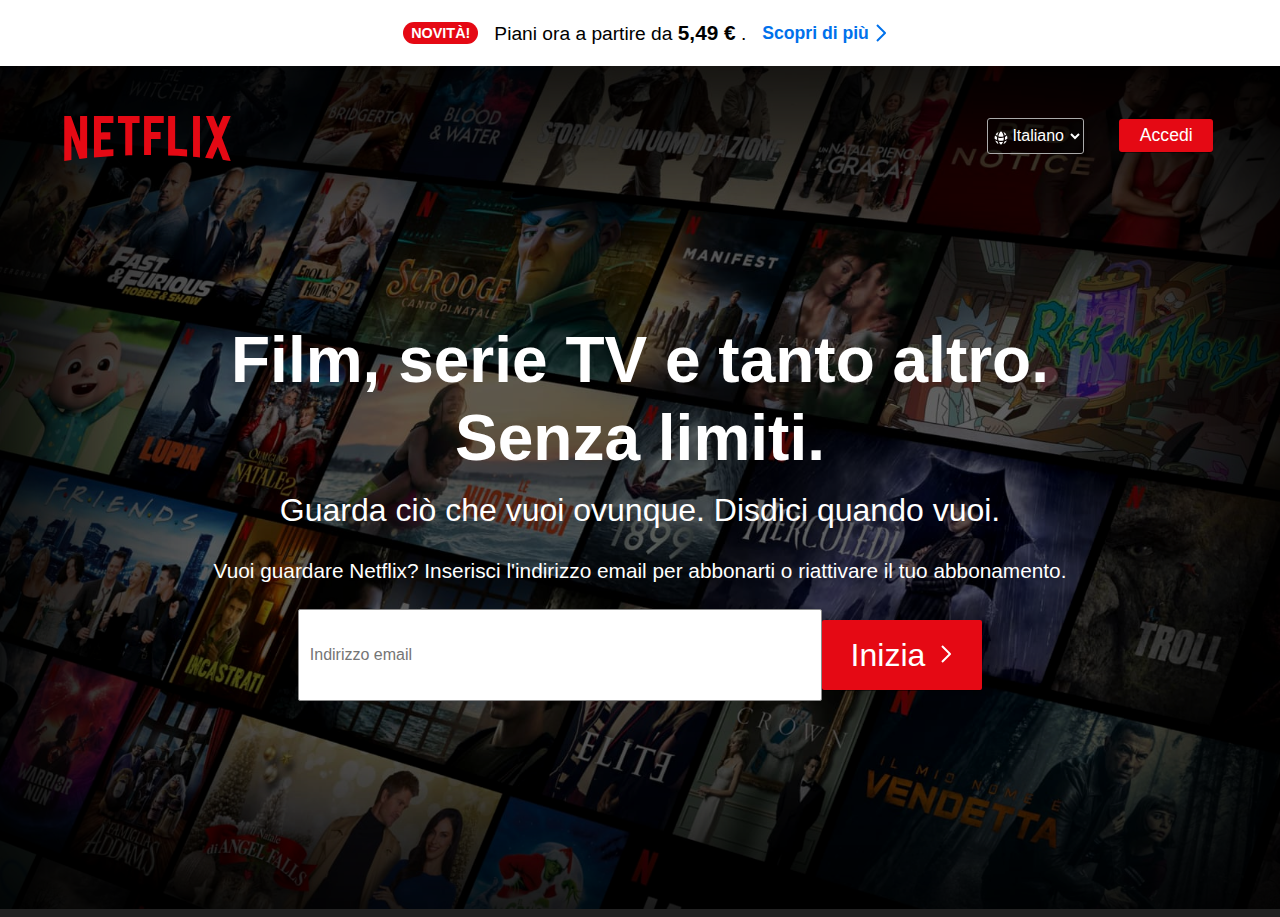
==== commit 0f39a0d8: "fix: rename indexITA into index.html" ====
--- a/index.html
+++ b/index.html
@@ -4,11 +4,11 @@
     <meta charset="UTF-8">
     <meta http-equiv="X-UA-Compatible" content="IE=edge">
     <meta name="viewport" content="width=device-width, initial-scale=1.0">
+    <link rel="stylesheet" href="https://use.fontawesome.com/releases/v5.0.7/css/all.css">
     <link rel="stylesheet" href="styles/style-header.css">
-    <link rel="stylesheet" href="https://use.fontawesome.com/releases/v5.0.7/css/all.css">
     <link rel="icon" type="image/x-icon" href="resources/favicon.ico">
     <!-- CSS only -->
-<link href="https://cdn.jsdelivr.net/npm/bootstrap@5.2.3/dist/css/bootstrap.min.css" rel="stylesheet" integrity="sha384-rbsA2VBKQhggwzxH7pPCaAqO46MgnOM80zW1RWuH61DGLwZJEdK2Kadq2F9CUG65" crossorigin="anonymous">
+    <link href="https://cdn.jsdelivr.net/npm/bootstrap@5.2.3/dist/css/bootstrap.min.css" rel="stylesheet" integrity="sha384-rbsA2VBKQhggwzxH7pPCaAqO46MgnOM80zW1RWuH61DGLwZJEdK2Kadq2F9CUG65" crossorigin="anonymous">
     <title>Netflix Italia - Guarda serie TV online, Guarda film online</title>
 </head>
 <body>
@@ -24,34 +24,35 @@
                 <!--Link "scopri di più"-->
                 <a class="banner-button" href="#">Scopri di più <svg width="24" height="24" viewBox="0 0 24 24" fill="none" xmlns="http://www.w3.org/2000/svg" class="button-link-button"><path fill-rule="evenodd" clip-rule="evenodd" d="M7.29297 19.2928L14.5859 12L7.29297 4.70706L8.70718 3.29285L16.7072 11.2928C16.8947 11.4804 17.0001 11.7347 17.0001 12C17.0001 12.2652 16.8947 12.5195 16.7072 12.7071L8.70718 20.7071L7.29297 19.2928Z" fill="currentColor"></path></svg></a>
         </div>
-            <div class="showcase-container-fluid">
-                <div class="showcase-top-container-fluid"> <!--Parte superiore showcase-->                   
+            <div class="showcase-container">
+                <div class="showcase-top-container"> <!--Parte superiore showcase-->                   
                     <div class="showcase-logo"><svg viewBox="0 0 111 30" width="167" height="45" data-uia="netflix-logo" class="showcase-netflix-logo" aria-hidden="true" focusable="false"><g id="netflix-logo"><path d="M105.06233,14.2806261 L110.999156,30 C109.249227,29.7497422 107.500234,29.4366857 105.718437,29.1554972 L102.374168,20.4686475 L98.9371075,28.4375293 C97.2499766,28.1563408 95.5928391,28.061674 93.9057081,27.8432843 L99.9372012,14.0931671 L94.4680851,-5.68434189e-14 L99.5313525,-5.68434189e-14 L102.593495,7.87421502 L105.874965,-5.68434189e-14 L110.999156,-5.68434189e-14 L105.06233,14.2806261 Z M90.4686475,-5.68434189e-14 L85.8749649,-5.68434189e-14 L85.8749649,27.2499766 C87.3746368,27.3437061 88.9371075,27.4055675 90.4686475,27.5930265 L90.4686475,-5.68434189e-14 Z M81.9055207,26.93692 C77.7186241,26.6557316 73.5307901,26.4064111 69.250164,26.3117443 L69.250164,-5.68434189e-14 L73.9366389,-5.68434189e-14 L73.9366389,21.8745899 C76.6248008,21.9373887 79.3120255,22.1557784 81.9055207,22.2804387 L81.9055207,26.93692 Z M64.2496954,10.6561065 L64.2496954,15.3435186 L57.8442216,15.3435186 L57.8442216,25.9996251 L53.2186709,25.9996251 L53.2186709,-5.68434189e-14 L66.3436123,-5.68434189e-14 L66.3436123,4.68741213 L57.8442216,4.68741213 L57.8442216,10.6561065 L64.2496954,10.6561065 Z M45.3435186,4.68741213 L45.3435186,26.2498828 C43.7810479,26.2498828 42.1876465,26.2498828 40.6561065,26.3117443 L40.6561065,4.68741213 L35.8121661,4.68741213 L35.8121661,-5.68434189e-14 L50.2183897,-5.68434189e-14 L50.2183897,4.68741213 L45.3435186,4.68741213 Z M30.749836,15.5928391 C28.687787,15.5928391 26.2498828,15.5928391 24.4999531,15.6875059 L24.4999531,22.6562939 C27.2499766,22.4678976 30,22.2495079 32.7809542,22.1557784 L32.7809542,26.6557316 L19.812541,27.6876933 L19.812541,-5.68434189e-14 L32.7809542,-5.68434189e-14 L32.7809542,4.68741213 L24.4999531,4.68741213 L24.4999531,10.9991564 C26.3126816,10.9991564 29.0936358,10.9054269 30.749836,10.9054269 L30.749836,15.5928391 Z M4.78114163,12.9684132 L4.78114163,29.3429562 C3.09401069,29.5313525 1.59340144,29.7497422 0,30 L0,-5.68434189e-14 L4.4690224,-5.68434189e-14 L10.562377,17.0315868 L10.562377,-5.68434189e-14 L15.2497891,-5.68434189e-14 L15.2497891,28.061674 C13.5935889,28.3437998 11.906458,28.4375293 10.1246602,28.6868498 L4.78114163,12.9684132 Z" id="Fill-14"></path></g></svg></div> <!--Logo netflix a sinistra-->
                     <div class="language-login-wrapper">
                     <div class="select"> <!--Selezione lingua-->
                         <svg xmlns="http://www.w3.org/2000/svg" viewBox="0 0 20 20" fill="white" class="w-5 h-5">
                             <path d="M16.555 5.412a8.028 8.028 0 00-3.503-2.81 14.899 14.899 0 011.663 4.472 8.547 8.547 0 001.84-1.662zM13.326 7.825a13.43 13.43 0 00-2.413-5.773 8.087 8.087 0 00-1.826 0 13.43 13.43 0 00-2.413 5.773A8.473 8.473 0 0010 8.5c1.18 0 2.304-.24 3.326-.675zM6.514 9.376A9.98 9.98 0 0010 10c1.226 0 2.4-.22 3.486-.624a13.54 13.54 0 01-.351 3.759A13.54 13.54 0 0110 13.5c-1.079 0-2.128-.127-3.134-.366a13.538 13.538 0 01-.352-3.758zM5.285 7.074a14.9 14.9 0 011.663-4.471 8.028 8.028 0 00-3.503 2.81c.529.638 1.149 1.199 1.84 1.66zM17.334 6.798a7.973 7.973 0 01.614 4.115 13.47 13.47 0 01-3.178 1.72 15.093 15.093 0 00.174-3.939 10.043 10.043 0 002.39-1.896zM2.666 6.798a10.042 10.042 0 002.39 1.896 15.196 15.196 0 00.174 3.94 13.472 13.472 0 01-3.178-1.72 7.973 7.973 0 01.615-4.115zM10 15c.898 0 1.778-.079 2.633-.23a13.473 13.473 0 01-1.72 3.178 8.099 8.099 0 01-1.826 0 13.47 13.47 0 01-1.72-3.178c.855.151 1.735.23 2.633.23zM14.357 14.357a14.912 14.912 0 01-1.305 3.04 8.027 8.027 0 004.345-4.345c-.953.542-1.971.981-3.04 1.305zM6.948 17.397a8.027 8.027 0 01-4.345-4.345c.953.542 1.971.981 3.04 1.305a14.912 14.912 0 001.305 3.04z" />
                         </svg>                                          
-                        <select name="language" id="language" class="languageselector-btn">
-                        <option value="italiano"class="language">Italiano</option>
-                        <option value="english" class="language">English</option>
+                        <select name="language" id="language-selector" class="languageselector-btn">
+                        <option value="it"class="language">Italiano</option>
+                        <option value="eng" class="language">English</option>
                     </select>
                 </div>
                     <button type="submit" class="loginbutton">Accedi</button><!--Pulsante login in alto a destra-->
                 </div>
             </div> 
-                <div class="showcase-content-container-fluid"> <!--Contenuto centrale showcase-->
+                <div class="showcase-content-container"> <!--Contenuto centrale showcase-->
                     <h1>Film, serie TV e tanto altro. </h1>
                         <h1>Senza limiti.</h1>
                     <h2>Guarda ciò che vuoi ovunque. Disdici quando vuoi.</h2>
                     <h3>Vuoi guardare Netflix? Inserisci l'indirizzo email per abbonarti o riattivare il tuo abbonamento.</h3>
-                    <div class="email-form-container-fluid">
-                    <input type="email" class="email-input" placeholder="Indirizzo email"> <button type="submit" class="email-send">Inizia <svg width="24" height="24" viewBox="0 0 24 24" fill="none" xmlns="http://www.w3.org/2000/svg" class="button-link-button"><path fill-rule="evenodd" clip-rule="evenodd" d="M7.29297 19.2928L14.5859 12L7.29297 4.70706L8.70718 3.29285L16.7072 11.2928C16.8947 11.4804 17.0001 11.7347 17.0001 12C17.0001 12.2652 16.8947 12.5195 16.7072 12.7071L8.70718 20.7071L7.29297 19.2928Z" fill="currentColor"></path></svg></button>
+                    <div class="email-form-container">
+                    <input type="email" class="email-input" placeholder="Indirizzo email"><button type="submit" class="email-send">Inizia <svg width="24" height="24" viewBox="0 0 24 24" fill="none" xmlns="http://www.w3.org/2000/svg" class="button-link-button"><path fill-rule="evenodd" clip-rule="evenodd" d="M7.29297 19.2928L14.5859 12L7.29297 4.70706L8.70718 3.29285L16.7072 11.2928C16.8947 11.4804 17.0001 11.7347 17.0001 12C17.0001 12.2652 16.8947 12.5195 16.7072 12.7071L8.70718 20.7071L7.29297 19.2928Z" fill="currentColor"></path></svg></button>
                 </div>
                 </div>               
             </div>   
         </div>
         <!-- JavaScript Bundle with Popper -->
 <script src="https://cdn.jsdelivr.net/npm/bootstrap@5.2.3/dist/js/bootstrap.bundle.min.js" integrity="sha384-kenU1KFdBIe4zVF0s0G1M5b4hcpxyD9F7jL+jjXkk+Q2h455rYXK/7HAuoJl+0I4" crossorigin="anonymous"></script>
+<script src="header-script-ITA.js"></script>
 </body>
 </html>--- a/styles/style-header.css
+++ b/styles/style-header.css
@@ -1,8 +1,12 @@
 /*REGOLE GENERALI*/ /*REGOLE GENERALI*/ /*REGOLE GENERALI*/
 * {
+  padding: 0;
   margin: 0;
-  padding: 0;
   z-index: 1;
+}
+
+html {
+  overflow-x: hidden;
 }
 
 :root {
@@ -19,20 +23,6 @@
 }
 
 /*FINE REGOLE GENERALI*/ /*FINE REGOLE GENERALI*/ /*FINE REGOLE GENERALI*/
-/*MEDIA QUERY*/ /*MEDIA QUERY*/ /*MEDIA QUERY*/
-@media (max-width: 575px) {
-  .showcase-netflix-logo {
-    width: 88.8px;
-    height: 24px;
-  }
-  .email-send {
-    margin-top: 20px;
-  }
-  .email-input {
-    width: 100px;
-  }
-}
-/*FINE MEDIA QUERY*/ /*FINE MEDIA QUERY*/ /*FINE MEDIA QUERY*/
 /*BANNER CSS*/ /*BANNER CSS*/ /*BANNER CSS*/
 .banner-container-fluid {
   align-items: center;
@@ -46,21 +36,37 @@
   background-color: #e50914;
   border-radius: 17px;
   color: #fff;
-  font-size: 0.8rem;
+  font-size: 0.9rem;
   font-weight: 600;
   margin: 0.5rem 1rem;
   padding: 0.2rem 0.5rem;
   text-transform: uppercase;
 }
+@media screen and (max-width: 576px) {
+  .banner-badge {
+    font-size: 0.7rem;
+  }
+}
 
 .banner-text {
-  font-size: 1.1rem;
+  font-size: 1.2rem;
+}
+@media screen and (max-width: 576px) {
+  .banner-text {
+    font-size: 14px;
+    flex-shrink: 6;
+  }
 }
 
 .banner-price {
   font-size: 1.3rem;
   font-weight: 800;
 }
+@media screen and (max-width: 576px) {
+  .banner-price {
+    font-size: 0.9rem;
+  }
+}
 
 .banner-button {
   align-items: center;
@@ -69,9 +75,14 @@
   margin-left: 0;
   display: flex;
   text-decoration: none;
-  font-size: 1rem;
+  font-size: 1.1rem;
   font-weight: 700;
   justify-content: center;
+}
+@media screen and (max-width: 576px) {
+  .banner-button {
+    font-size: 0.9rem;
+  }
 }
 
 /*FINE BANNER CSS*/ /*FINE BANNER CSS*/ /*FINE BANNER CSS*/
@@ -81,10 +92,17 @@
   margin-left: 1.5rem;
   padding-top: 10px;
 }
-
-.showcase-container-fluid {
+@media screen and (max-width: 576px) {
+  .showcase-logo {
+    margin-left: 0rem;
+    position: relative;
+    top: -0.7rem;
+    left: -1rem;
+  }
+}
+
+.showcase-container {
   width: 100%;
-  height: 100%;
   position: relative;
   background: rgba(0, 0, 0, 0.6) url("../resources/netflixbackground.jpg") no-repeat center/cover;
 }
@@ -93,18 +111,16 @@
   width: 100%;
 }
 
-.showcase-top-container-fluid {
-  display: flex;
-  margin: 0 auto;
-  align-items: center;
-  max-width: 1920px;
+.showcase-top-container {
+  display: flex;
+  justify-content: space-between;
+  align-items: center;
   padding-top: 40px;
   padding-right: 40px;
   padding-left: 40px;
-  width: 100%;
-}
-
-.showcase-container-fluid::after {
+}
+
+.showcase-container::after {
   content: "";
   position: absolute;
   top: 0;
@@ -120,29 +136,58 @@
   height: 16px;
   position: absolute;
   margin-left: 6px;
-  margin-top: 10px;
+  margin-top: 12px;
+}
+@media screen and (max-width: 576px) {
+  body div.select svg {
+    margin-top: 10px;
+    height: 15px;
+  }
+}
+@media screen and (max-width: 320px) {
+  body div.select svg {
+    margin-top: 10px;
+    height: 13px;
+    margin-left: 8px;
+  }
 }
 
 .language-login-wrapper {
   display: flex;
   width: 200px;
   height: 40px;
-  margin-left: auto;
   margin-right: 2.5rem;
   align-items: center;
+  justify-content: center;
+}
+@media screen and (max-width: 576px) {
+  .language-login-wrapper {
+    margin-right: -1rem;
+    margin-top: -0.6rem;
+  }
 }
 .language-login-wrapper .languageselector-btn {
   line-height: 1.3em;
   padding-left: 1.3rem;
   padding-right: 0.1rem;
-  padding-top: 8px;
+  padding-top: 7px;
   padding-bottom: 8px;
   border: 1px solid #aaa;
   background: rgba(0, 0, 0, 0.4);
   color: #fff;
   margin-right: 35px;
   border-radius: 3px;
-  font-size: 0.875rem;
+  font-size: 1rem;
+}
+@media screen and (max-width: 576px) {
+  .language-login-wrapper .languageselector-btn {
+    font-size: 0.7rem;
+  }
+}
+@media screen and (max-width: 320px) {
+  .language-login-wrapper .languageselector-btn {
+    font-size: 0.6rem;
+  }
 }
 .language-login-wrapper .languageselector-btn .language {
   background-color: lightgrey;
@@ -151,8 +196,9 @@
 .language-login-wrapper .loginbutton {
   background: var(--primary-color);
   color: #fff;
+  white-space: nowrap;
   padding: 0.4rem 1.3rem;
-  font-size: 1rem;
+  font-size: 1.1rem;
   font-weight: 400;
   text-align: center;
   border: none;
@@ -161,8 +207,18 @@
   box-shadow: 0 1px 0 rgba(0, 0, 0, 0.45);
   border-radius: 3px;
 }
-
-.showcase-content-container-fluid {
+@media screen and (max-width: 576px) {
+  .language-login-wrapper .loginbutton {
+    font-size: 0.7rem;
+  }
+}
+@media screen and (max-width: 320px) {
+  .language-login-wrapper .loginbutton {
+    font-size: 0.6rem;
+  }
+}
+
+.showcase-content-container {
   color: white;
   display: flex;
   flex-direction: column;
@@ -172,42 +228,68 @@
   background: transparent;
   border-bottom: 8px solid #222;
   color: #fff;
+  font-size: 16px;
   margin-bottom: 0;
   padding: 50px 5%;
   padding-top: 10rem;
   padding-bottom: 13rem;
   position: relative;
 }
-.showcase-content-container-fluid h1 {
+.showcase-content-container h1 {
   font-size: 4rem;
   font-weight: bold;
   line-height: 1.1;
   margin-bottom: 0.5rem;
 }
-.showcase-content-container-fluid h2 {
-  font-size: 1.625rem;
+@media screen and (max-width: 576px) {
+  .showcase-content-container h1 {
+    font-size: 2rem;
+  }
+}
+.showcase-content-container h2 {
+  font-size: 2rem;
   font-weight: 400;
   margin-top: 10px;
 }
-.showcase-content-container-fluid h3 {
-  font-size: 1.2rem;
+@media screen and (max-width: 576px) {
+  .showcase-content-container h2 {
+    font-size: 1.5rem;
+  }
+}
+.showcase-content-container h3 {
+  font-size: 1.3rem;
   padding-bottom: 40px;
   font-weight: 400;
   margin-top: 30px;
   padding: 0 5%;
   margin-bottom: 10px;
 }
-
-.email-form-container-fluid { /*DA SISTEMARE*/
+@media screen and (max-width: 576px) {
+  .showcase-content-container h3 {
+    font-size: 1.2rem;
+  }
+}
+
+input[type=email]:focus::placeholder {
+  font-size: 13px;
+  transform: translateY(-100%);
+  transition-duration: 0.1s;
+}
+
+input[type=email]:not(:focus)::placeholder {
+  font-size: 16px;
+  transition-duration: 0.1s;
+}
+
+.email-form-container {
   padding-top: 1rem;
   display: flex;
   flex-wrap: wrap;
   justify-content: center;
   align-items: center;
 }
-.email-form-container-fluid .email-input {
+.email-form-container .email-input {
   height: 70px;
-  width: 500px;
   border: 1px solid #8c8c8c;
   border-radius: 2px;
   color: #000;
@@ -215,18 +297,18 @@
   padding: 10px 11px;
   outline: none;
 }
-.email-form-container-fluid .email-input:focus {
+.email-form-container .email-input:focus {
   border: 1px solid blue;
-  transition-duration: 10;
-}
-.email-form-container-fluid .email-send {
+}
+
+.email-send {
   background: var(--primary-color);
   color: #fff;
   height: 70px;
   padding: 1rem 2rem;
   padding-right: 1.5rem;
   padding-left: 1.8rem;
-  font-size: 1.9rem;
+  font-size: 2rem;
   line-height: 2rem;
   text-align: center;
   border: none;
@@ -237,5 +319,46 @@
 }
 
 /*FINE SHOWCASE CSS*/ /*FINE SHOWCASE CSS*/ /* FINE SHOWCASE CSS*/
+/*MEDIA QUERY*/ /*MEDIA QUERY*/ /*MEDIA QUERY*/
+@media screen and (max-width: 576px) {
+  .showcase-netflix-logo {
+    width: 88.8px;
+    height: 24px;
+  }
+  .email-send {
+    margin-top: 20px;
+  }
+  .email-input {
+    width: 400px;
+  }
+}
+@media screen and (max-width: 320px) {
+  .showcase-netflix-logo {
+    width: 88.8px;
+    height: 24px;
+  }
+  .email-send {
+    margin-top: 20px;
+  }
+  .email-input {
+    width: 300px;
+  }
+  .select {
+    width: 100px;
+    margin-right: -10px;
+    margin-left: 25px;
+  }
+}
+@media screen and (max-width: 376px) {
+  .email-input {
+    width: 300px;
+  }
+}
+@media screen and (min-width: 768px) {
+  .email-input {
+    width: 500px;
+  }
+}
+/*FINE MEDIA QUERY*/ /*FINE MEDIA QUERY*/ /*FINE MEDIA QUERY*/
 
 /*# sourceMappingURL=style-header.css.map */
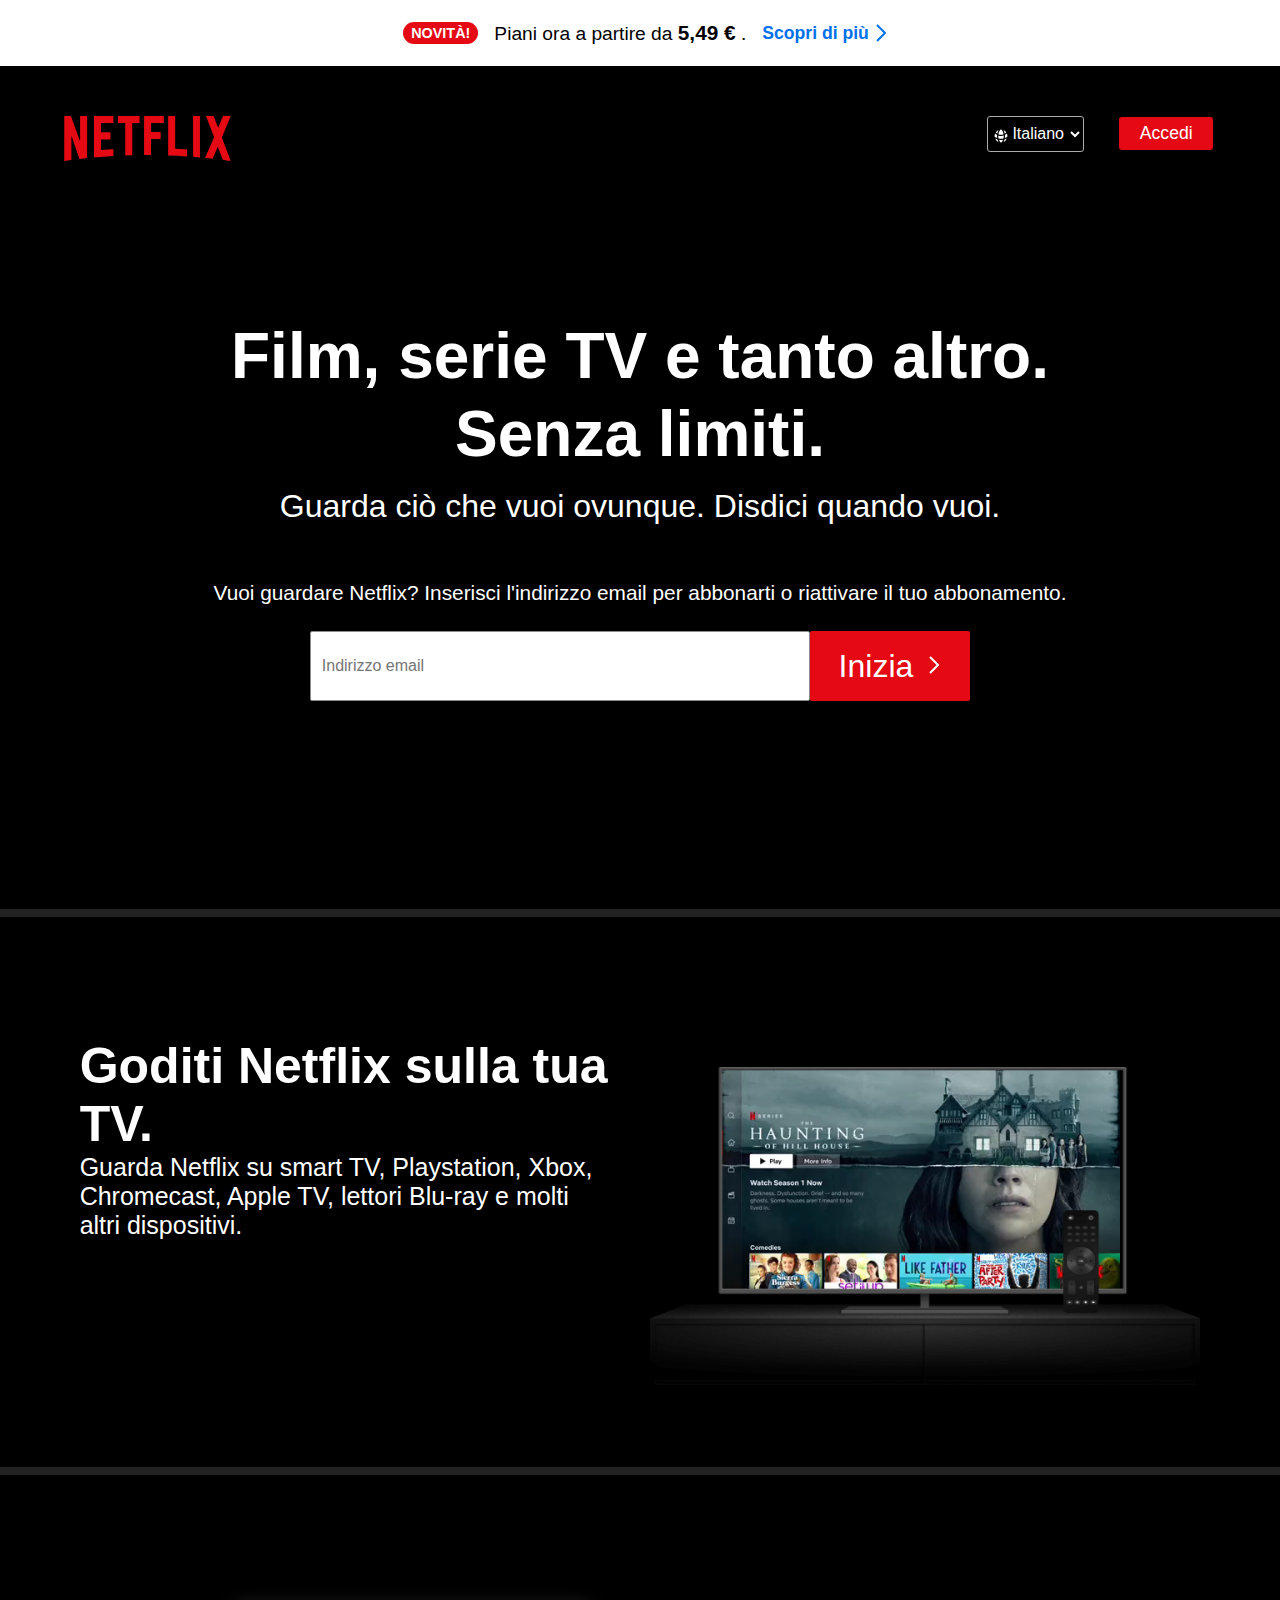
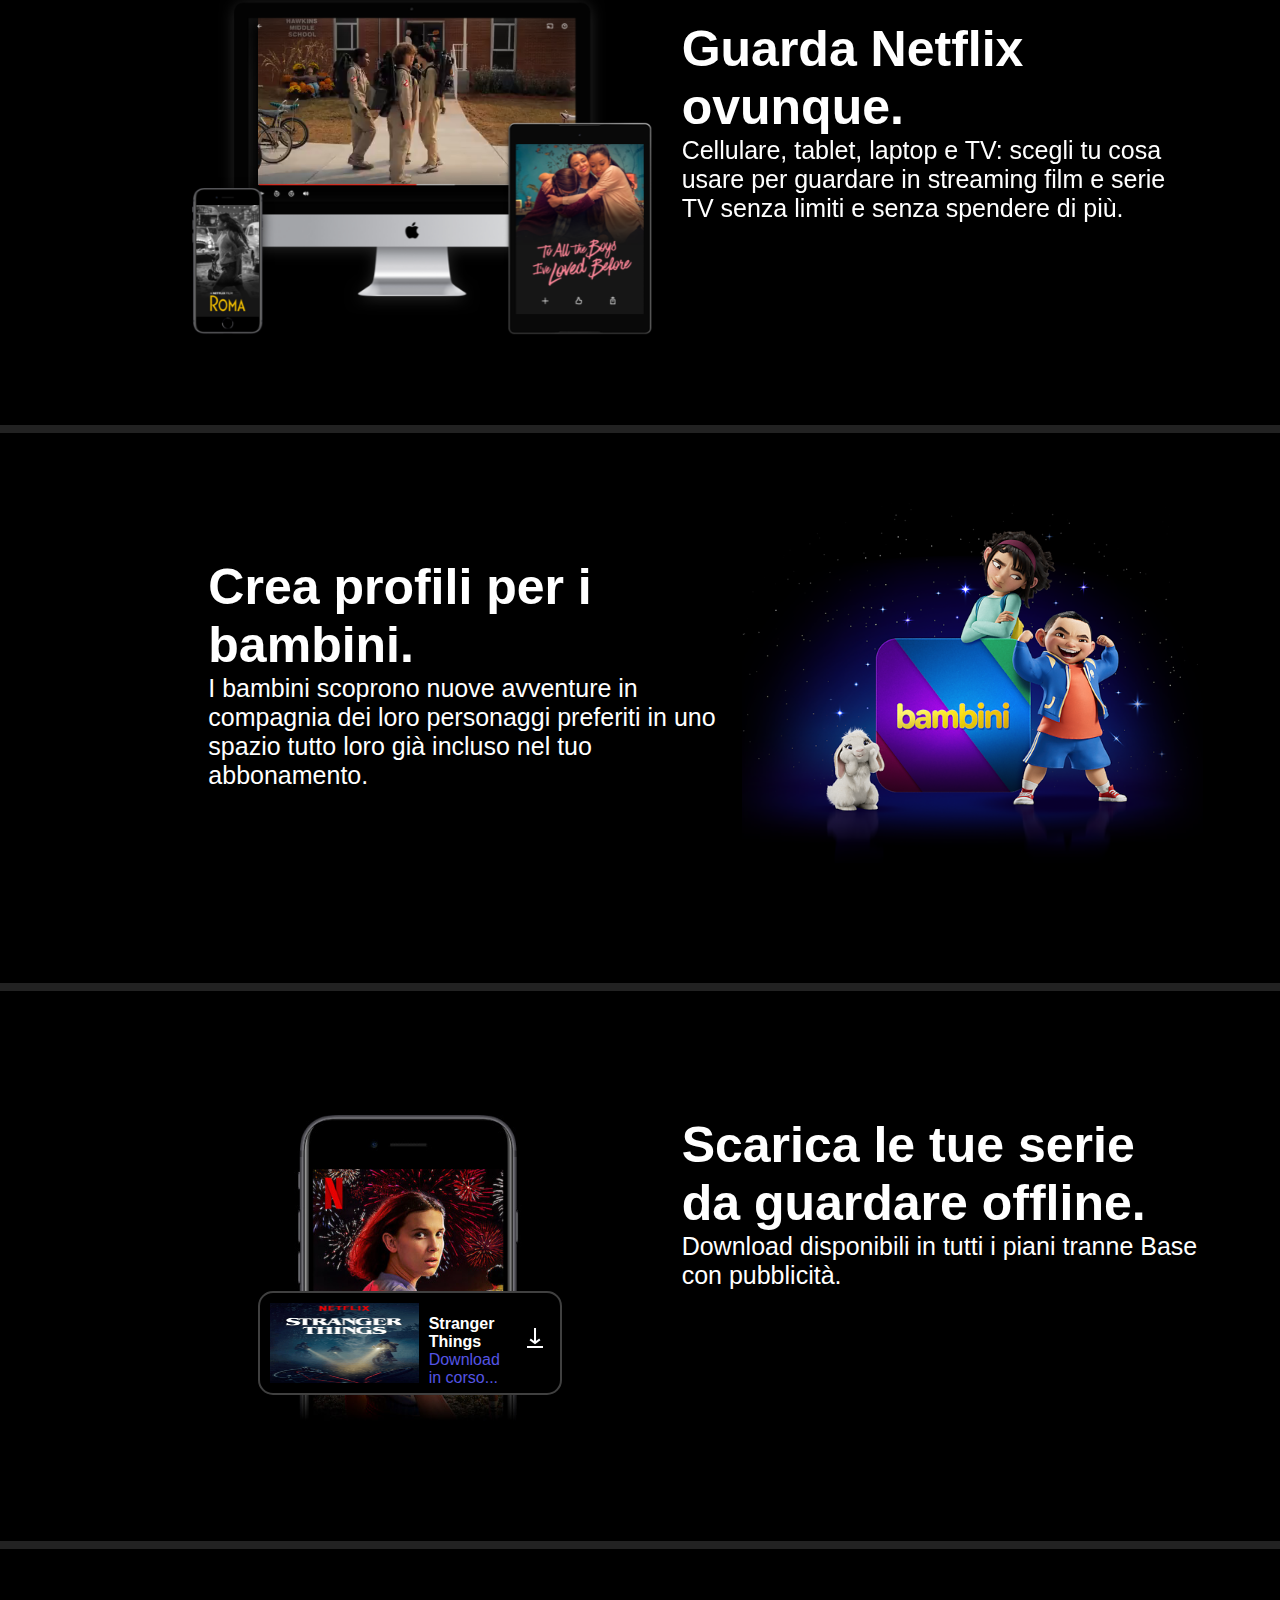
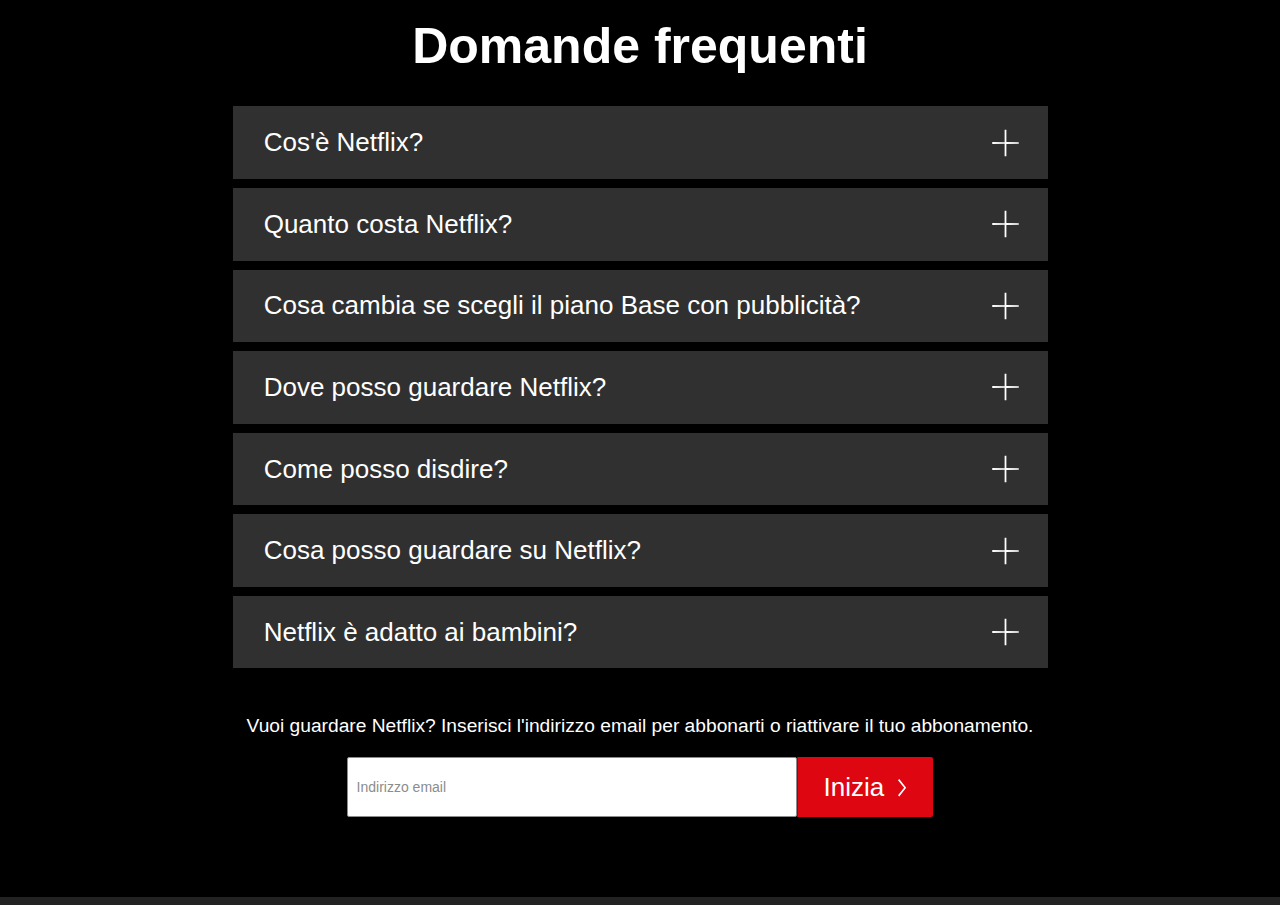
==== commit b09346e5: "Merge branch 'develop' into faq-feature" ====
--- a/index.html
+++ b/index.html
@@ -1,11 +1,11 @@
-<!DOCTYPE html>
 <html lang="it">
+
 <head>
     <meta charset="UTF-8">
     <meta http-equiv="X-UA-Compatible" content="IE=edge">
     <meta name="viewport" content="width=device-width, initial-scale=1.0">
     <link rel="stylesheet" href="https://use.fontawesome.com/releases/v5.0.7/css/all.css">
-    <link rel="stylesheet" href="styles/style-header.css">
+    <link rel="stylesheet" href="./styles/style.css">
     <link rel="icon" type="image/x-icon" href="resources/favicon.ico">
     <!-- CSS only -->
     <link href="https://cdn.jsdelivr.net/npm/bootstrap@5.2.3/dist/css/bootstrap.min.css" rel="stylesheet" integrity="sha384-rbsA2VBKQhggwzxH7pPCaAqO46MgnOM80zW1RWuH61DGLwZJEdK2Kadq2F9CUG65" crossorigin="anonymous">
@@ -51,8 +51,271 @@
                 </div>               
             </div>   
         </div>
-        <!-- JavaScript Bundle with Popper -->
+
+
+    <div class="info">
+      <!-- PRIMO RIQUADRO -->
+      <div class="section">
+        <div class="contenitore">
+          <div class="first-text">
+            <h1 class="title">Goditi Netflix sulla tua TV.</h1>
+            <p class="subtitle">
+              Guarda Netflix su smart TV, Playstation, Xbox, Chromecast, Apple
+              TV, lettori Blu-ray e molti altri dispositivi.
+            </p>
+          </div>
+          <div class="contenitore-tv">
+            <div class="tv">
+              <img src="resources/tv.png" class="tv-img" />
+            </div>
+            <div class="video-tv">
+              <video src="resources/video-tv-0819.mp4" class="video-tv-mp4" autoplay muted loop ></video>
+            </div>
+          </div>
+        </div>
+      </div>
+      <!--SECONDO RIQUADRO-->
+      <div class="section"> 
+        <div class="contenitore">
+          <div class="desktop-video">
+            <img src="resources/device-pile.png" class="desktop" />
+            <video src="resources/video-devices.mp4" class="video-desktop" autoplay muted loop ></video>
+          </div>
+          <div class="second-text">
+            <h1 class="title">Guarda Netflix ovunque.</h1>
+            <p class="subtitle">
+              Cellulare, tablet, laptop e TV: scegli tu cosa usare per guardare
+              in streaming film e serie TV senza limiti e senza spendere di più.
+            </p>
+          </div>
+        </div>
+      </div> 
+      <!--TERZO RIQUADRO-->
+      <div class="section">
+        <div class="contenitore">
+          <div class="third-text">
+            <h1 class="title">Crea profili per i bambini.</h1>
+            <p class="subtitle">
+              I bambini scoprono nuove avventure in compagnia dei loro
+              personaggi preferiti in uno spazio tutto loro già incluso nel tuo
+              abbonamento.
+            </p>
+          </div>
+
+          <div class="img-kids">
+            <img src="resources/bambini.png" class="img-bambini" />
+          </div>
+        </div>
+      </div>
+      <!--QUARTO RIQUADRO-->
+      <div class="section">
+        <div class="contenitore">
+          <div class="phone-small-box">
+            <div class="phone-img">
+              <img src="resources/mobile-0819.jpg" class="phone" />
+            </div>
+              <div class="small-box">
+              <img src="resources/boxshot.png" class="image-phone" />
+              <div>
+                <h4 class="small-box-title">Stranger Things</h4>
+                <p class="small-box-text">Download in corso...</p>
+              </div>
+              <img src="resources/download-icon.gif" class="download-icon" />
+            </div>
+          </div>
+          <div class="fourth-text">
+            <h1 class="title">Scarica le tue serie da guardare offline.</h1>
+            <p class="subtitle">
+              Download disponibili in tutti i piani tranne Base con pubblicità.
+            </p>
+          </div>
+        </div>
+      </div>
+    </div>
+    <section class="faq-section">
+        <div class="faq-text">
+            <h1 class="faq-title">Domande frequenti</h1>
+            <ul class="faq-list">
+                <li class="faq-list-item">
+                    <button type="button" class="faq-question" onclick="openAnswer(0)">
+                        Cos'è Netflix?
+                        <svg id="thin-x 0" viewBox="0 0 26 26" class="svg-icon svg-icon-thin-x" focusable="true">
+                            <path
+                                d="M10.5 9.3L1.8 0.5 0.5 1.8 9.3 10.5 0.5 19.3 1.8 20.5 10.5 11.8 19.3 20.5 20.5 19.3 11.8 10.5 20.5 1.8 19.3 0.5 10.5 9.3Z">
+                            </path>
+                        </svg>
+                    </button>
+                    <div id="answer-0" class="faq-answer">
+                        <span>
+                            Netflix è un servizio di streaming che offre una varietà di
+                            serie TV, film, documentari pluripremiati e tanto altro su una
+                            vasta gamma di dispositivi connessi a Internet.
+                            <br>
+                            <br>
+                            Guarda quello che vuoi, quando vuoi. Il tutto a una quota
+                            mensile ridotta. C'è sempre qualcosa di nuovo da scoprire:
+                            aggiungiamo nuovi film e serie TV ogni settimana!
+                        </span>
+                    </div>
+                </li>
+                <li class="faq-list-item">
+                    <button type="button" class="faq-question" onclick="openAnswer(1)">
+                        Quanto costa Netflix?
+                        <svg id="thin-x 1" viewBox="0 0 26 26" class="svg-icon svg-icon-thin-x" focusable="true">
+                            <path
+                                d="M10.5 9.3L1.8 0.5 0.5 1.8 9.3 10.5 0.5 19.3 1.8 20.5 10.5 11.8 19.3 20.5 20.5 19.3 11.8 10.5 20.5 1.8 19.3 0.5 10.5 9.3Z">
+                            </path>
+                        </svg>
+                    </button>
+                    <div id="answer-1" class="faq-answer">
+                        <span>
+                            Guarda Netflix su smartphone, tablet, Smart TV, laptop o
+                            dispositivi per lo streaming, il tutto per un importo mensile
+                            fisso. Piani da 5,49 € a 17,99 € al mese. Nessun
+                            costo aggiuntivo, nessun contratto.
+                        </span>
+                    </div>
+                </li>
+                <li class="faq-list-item">
+                    <button type="button" class="faq-question" onclick="openAnswer(2)">
+                        Cosa cambia se scegli il piano Base con pubblicità?
+                        <svg id="thin-x 2" viewBox="0 0 26 26" class="svg-icon svg-icon-thin-x " focusable="true">
+                            <path
+                                d="M10.5 9.3L1.8 0.5 0.5 1.8 9.3 10.5 0.5 19.3 1.8 20.5 10.5 11.8 19.3 20.5 20.5 19.3 11.8 10.5 20.5 1.8 19.3 0.5 10.5 9.3Z">
+                            </path>
+                        </svg>
+                    </button>
+                    <div id="answer-2" class="faq-answer">
+                        <span>
+                            Base con pubblicità è un ottimo modo per godersi film e serie
+                            TV a un prezzo inferiore. Puoi guardare in streaming i tuoi
+                            titoli preferiti su qualsiasi dispositivo e con interruzioni
+                            pubblicitarie limitate. Questo piano non consente i download e
+                            alcuni film e serie TV non sono disponibili a causa di
+                            limitazioni legate alle licenze. Sono previste anche alcune
+                            restrizioni relative alla posizione e al dispositivo.
+                            <a href="">Scopri di più </a>
+                            .
+                        </span>
+                    </div>
+                </li>
+                <li class="faq-list-item">
+                    <button type="button" class="faq-question" onclick="openAnswer(3)">
+                        Dove posso guardare Netflix?
+                        <svg id="thin-x 3" viewBox="0 0 26 26" class="svg-icon svg-icon-thin-x " focusable="true">
+                            <path
+                                d="M10.5 9.3L1.8 0.5 0.5 1.8 9.3 10.5 0.5 19.3 1.8 20.5 10.5 11.8 19.3 20.5 20.5 19.3 11.8 10.5 20.5 1.8 19.3 0.5 10.5 9.3Z">
+                            </path>
+                        </svg>
+                    </button>
+                    <div id="answer-3" class="faq-answer">
+                        <span>
+                            Guarda Netflix dove vuoi, quando vuoi. Accedi al tuo account
+                            per guardare subito Netflix dal tuo computer su netflix.com
+                            oppure da qualsiasi dispositivo connesso a Internet che
+                            supporta l'app Netflix, come smart TV, smartphone, tablet,
+                            lettori multimediali per streaming e console per videogiochi.
+                            <br>
+                            <br>
+                            Con l'app per iOS, Android e Windows 10 puoi anche scaricare i
+                            tuoi programmi preferiti. Usa la funzionalità di download per
+                            guardare i contenuti mentre sei in viaggio e senza connessione
+                            a Internet. Porta Netflix sempre con te.
+                        </span>
+                    </div>
+                </li>
+                <li class="faq-list-item">
+                    <button type="button" class="faq-question" onclick="openAnswer(4)">
+                        Come posso disdire?
+                        <svg id="thin-x 4" viewBox="0 0 26 26" class="svg-icon svg-icon-thin-x " focusable="true">
+                            <path
+                                d="M10.5 9.3L1.8 0.5 0.5 1.8 9.3 10.5 0.5 19.3 1.8 20.5 10.5 11.8 19.3 20.5 20.5 19.3 11.8 10.5 20.5 1.8 19.3 0.5 10.5 9.3Z">
+                            </path>
+                        </svg>
+                    </button>
+                    <div id="answer-4" class="faq-answer">
+                        <span>
+                            Netflix è flessibile. Nessun contratto fastidioso e nessun
+                            impegno. Puoi facilmente disdire il tuo contratto online
+                            con due clic. Nessuna penale: attiva o disdici il tuo account in
+                            qualsiasi momento.
+                        </span>
+                    </div>
+                </li>
+                <li class="faq-list-item">
+                    <button type="button" class="faq-question" onclick="openAnswer(5)">
+                        Cosa posso guardare su Netflix?
+                        <svg id="thin-x 5" viewBox="0 0 26 26" class="svg-icon svg-icon-thin-x " focusable="true">
+                            <path
+                                d="M10.5 9.3L1.8 0.5 0.5 1.8 9.3 10.5 0.5 19.3 1.8 20.5 10.5 11.8 19.3 20.5 20.5 19.3 11.8 10.5 20.5 1.8 19.3 0.5 10.5 9.3Z">
+                            </path>
+                        </svg>
+                    </button>
+                    <div id="answer-5" class="faq-answer">
+                        <span>
+                            Netflix ha un nutrito catalogo di lungometraggi, documentari,
+                            serie TV, anime, originali Netflix pluripremiati e tanto altro.
+                            Guarda tutto quello che vuoi, in qualsiasi momento.
+                        </span>
+                    </div>
+                </li>
+                <li class="faq-list-item">
+                    <button type="button" class="faq-question" onclick="openAnswer(6)">
+                        Netflix è adatto ai bambini?
+                        <svg id="thin-x 6" viewBox="0 0 26 26" class="svg-icon svg-icon-thin-x " focusable="true">
+                            <path
+                                d="M10.5 9.3L1.8 0.5 0.5 1.8 9.3 10.5 0.5 19.3 1.8 20.5 10.5 11.8 19.3 20.5 20.5 19.3 11.8 10.5 20.5 1.8 19.3 0.5 10.5 9.3Z">
+                            </path>
+                        </svg>
+                    </button>
+                    <div id="answer-6" class="faq-answer">
+                        <span>
+                            L'area Netflix Bambini, già inclusa nell'abbonamento, offre ai
+                            genitori un maggiore controllo sui contenuti e ai più piccoli
+                            uno spazio dedicato dove guardare serie TV e film per tutta la
+                            famiglia.
+                            <br>
+                            <br>
+                            I profili Bambini hanno un filtro famiglia con PIN che ti
+                            permette di limitare l'accesso ai contenuti in base alla fascia
+                            d'età e bloccare la visione di titoli specifici.
+                        </span>
+                    </div>
+                </li>
+            </ul>
+            <form class="email-form" method="GET">
+                <h3 class="email-form-title">Vuoi guardare Netflix? Inserisci l'indirizzo email per abbonarti o riattivare il tuo abbonamento.</h3>
+                <div class="email-form-lockup">
+                    <ul class="ul-form">
+                        <li class="list-form">
+                            <div class="div-input-responsive">
+                                <div class="div-input-place">
+                                    <label class="input-label">
+                                        <input class="input-field" type="email" name="email" id="id_email_faq" autocomplete="email" maxlength="50" min="5">
+                                        <label for="id_email_faq" class="placeLabel">Indirizzo email</label>
+                                    </label>
+                                </div>
+                            </div>
+                        </li>
+                    </ul>
+                    <div class="button-container">
+                        <button class="button-form" type="submit">
+                           <span class="text-span">Inizia</span> 
+                            <span class="chevron-right-arrow">
+                                <svg viewBox="0 0 6 12" xmlns="http://www.w3.org/2000/svg">
+                                    <desc>chevron</desc>
+                                    <path d="M.61 1.312l.78-.624L5.64 6l-4.25 5.312-.78-.624L4.36 6z" fill="none" fill-rule="evenodd"></path>
+                                </svg>
+                            </span>
+                    </button>
+                    </div>    
+                </div>
+            </form>
+        </div>
+    </section>
+    <script src="./js/app.js" async></script>
+            <!-- JavaScript Bundle with Popper -->
 <script src="https://cdn.jsdelivr.net/npm/bootstrap@5.2.3/dist/js/bootstrap.bundle.min.js" integrity="sha384-kenU1KFdBIe4zVF0s0G1M5b4hcpxyD9F7jL+jjXkk+Q2h455rYXK/7HAuoJl+0I4" crossorigin="anonymous"></script>
 <script src="header-script-ITA.js"></script>
-</body>
-</html>+  </body>
+</html>
--- a/styles/style.css
+++ b/styles/style.css
@@ -0,0 +1,11 @@
+@import url('./css/faq.css');
+@import url('./css/media-query-faq.css');
+@import url('./css/info.css');
+@import url('./css/style-header.css');
+
+body {
+    margin: 0;
+    padding: 0;
+    font-family: "Netflix Sans","Helvetica Neue","Segoe UI","Roboto","Ubuntu",sans-serif;
+}
+
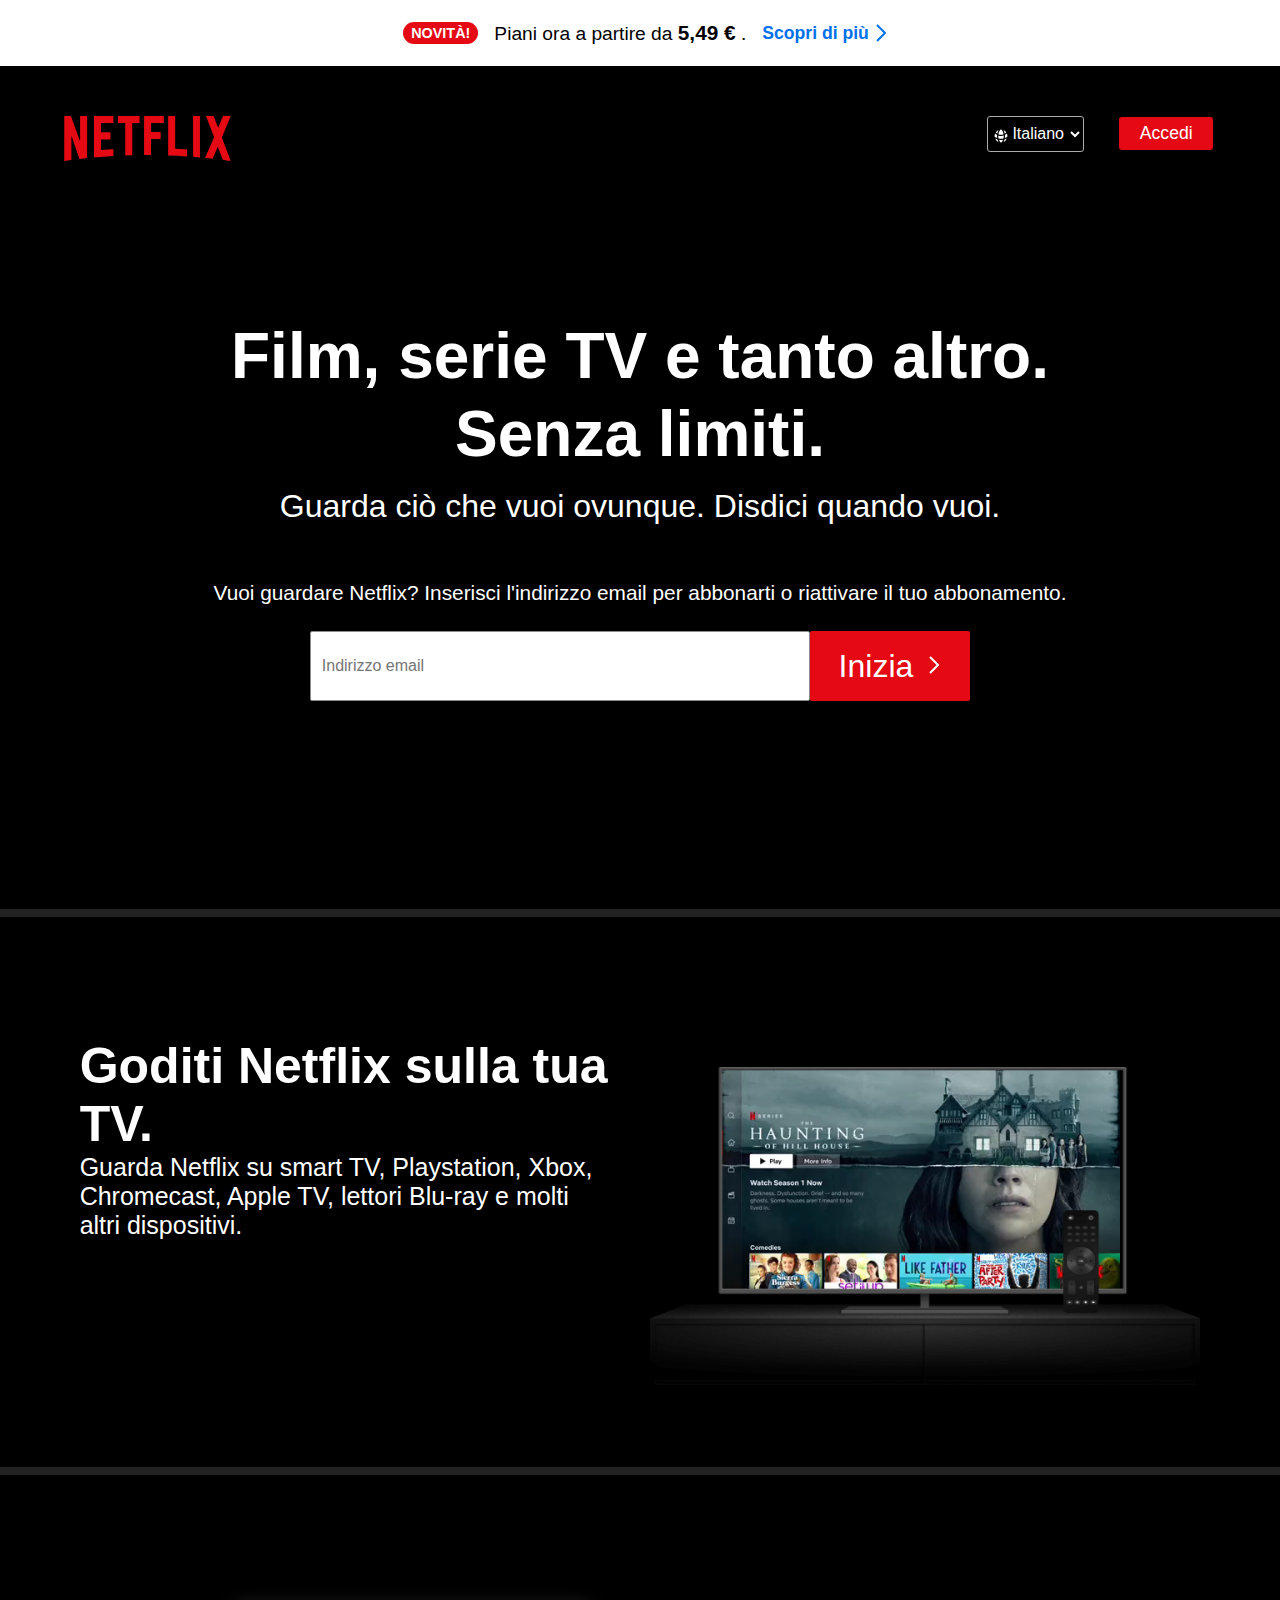
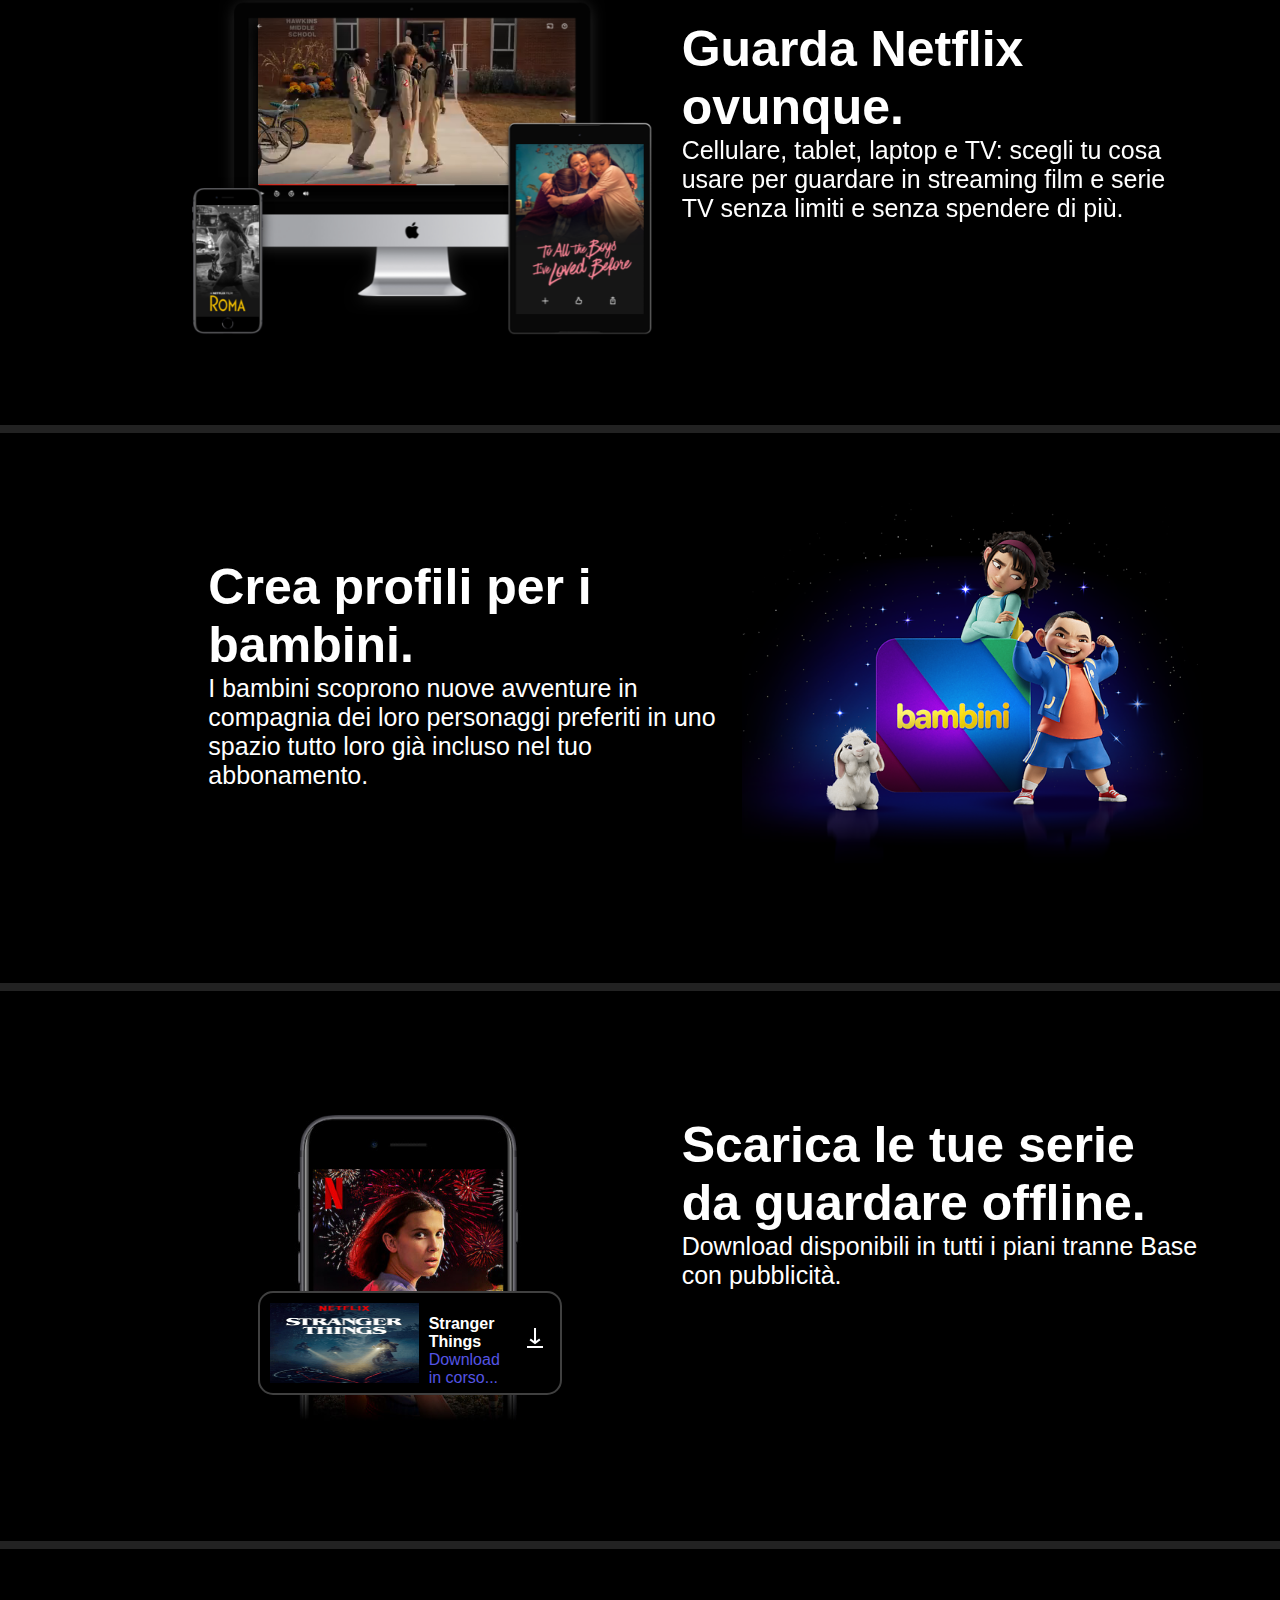
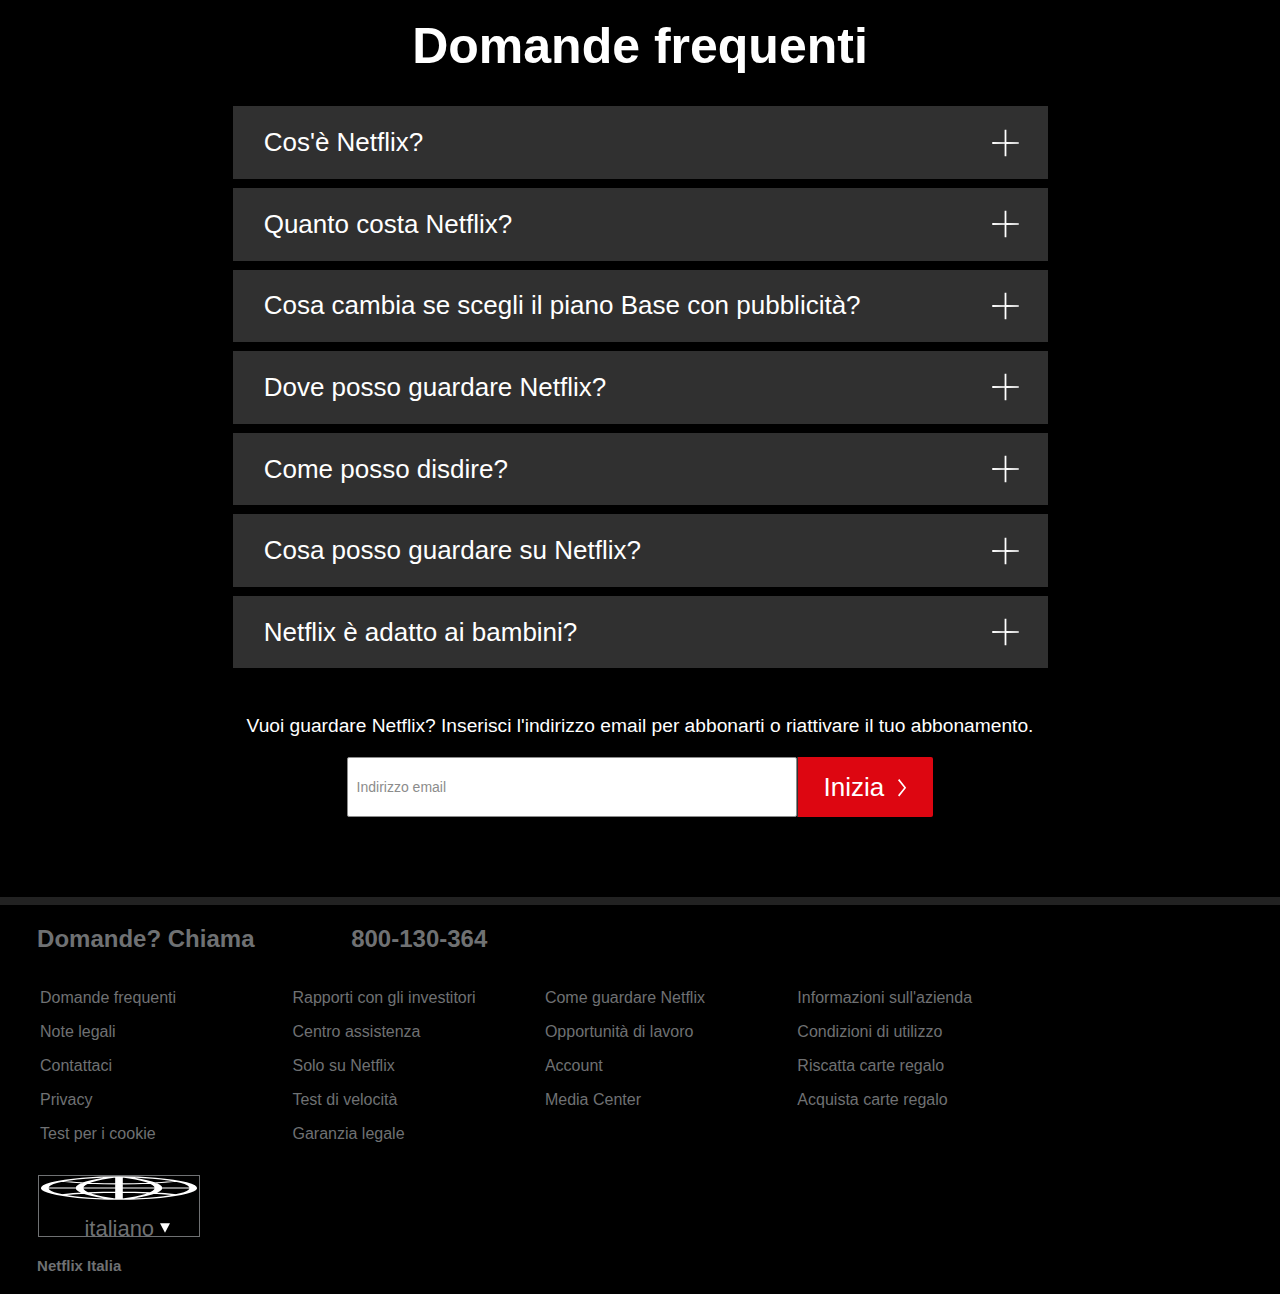
==== commit 5918e3cb: "Merge branch 'develop' into footer-feature" ====
--- a/index.html
+++ b/index.html
@@ -11,7 +11,12 @@
     <link href="https://cdn.jsdelivr.net/npm/bootstrap@5.2.3/dist/css/bootstrap.min.css" rel="stylesheet" integrity="sha384-rbsA2VBKQhggwzxH7pPCaAqO46MgnOM80zW1RWuH61DGLwZJEdK2Kadq2F9CUG65" crossorigin="anonymous">
     <title>Netflix Italia - Guarda serie TV online, Guarda film online</title>
 </head>
-<body>
+
+
+  
+
+
+</html>
     <div class="header-wrapper-container-fluid">
         <div class="banner-container-fluid"> <!--Banner bianco in cima alla pagina-->
             <div class="banner-badge">Novità!</div>
@@ -313,6 +318,43 @@
             </form>
         </div>
     </section>
+    <footer>
+      <div class="questions">
+        <h2>Domande? Chiama <a class="phone" href="tel:800-130-364">800-130-364</a></h2>
+      </div>
+      <div class="links">
+        <ul>
+          <li class="listelement"><a class="list" href="">Domande frequenti</a></li>
+          <li class="listelement"><a class="list" href="">Rapporti con gli investitori</a></li>
+          <li class="listelement"><a class="list" href="">Come guardare Netflix</a></li>
+          <li class="listelement"><a class="list" href="">Informazioni sull'azienda</a></li>
+          <li class="listelement"><a class="list" href="">Note legali</a></li>
+          <li class="listelement"><a class="list" href="">Centro assistenza</a></li>
+          <li class="listelement"><a class="list" href="">Opportunità di lavoro</a></li>
+          <li class="listelement"><a class="list" href="">Condizioni di utilizzo</a></li>
+          <li class="listelement"><a class="list" href="">Contattaci</a></li>
+          <li class="listelement"><a class="list" href="">Solo su Netflix</a></li>
+          <li class="listelement"><a class="list" href="">Account</a></li>
+          <li class="listelement"><a class="list" href="">Riscatta carte regalo</a></li>
+          <li class="listelement"><a class="list" href="">Privacy</a></li>
+          <li class="listelement"><a class="list" href="">Test di velocità</a></li>
+          <li class="listelement"><a class="list" href="">Media Center</a></li>
+          <li class="listelement"><a class="list" href="">Acquista carte regalo</a></li>
+          <li class="listelement"><a class="list" href="">Test per i cookie</a></li>
+          <li class="listelement"><a class="list" href="">Garanzia legale</a></li>
+        </ul>
+      </div>
+      <div class="langselect">
+        <img id="globe" src="./resources/globe.svg" alt="picture of a globe" width="26px" height="24px" />
+        <select name="language" id="language">
+          <option class="selection" value=" italiano">italiano</option>
+          <option class="selection" value="english">english</option>
+        </select>
+      </div>
+      <div class="country">
+        <h4>Netflix Italia</h4>
+      </div>
+    </footer>
     <script src="./js/app.js" async></script>
             <!-- JavaScript Bundle with Popper -->
 <script src="https://cdn.jsdelivr.net/npm/bootstrap@5.2.3/dist/js/bootstrap.bundle.min.js" integrity="sha384-kenU1KFdBIe4zVF0s0G1M5b4hcpxyD9F7jL+jjXkk+Q2h455rYXK/7HAuoJl+0I4" crossorigin="anonymous"></script>
--- a/styles/style.css
+++ b/styles/style.css
@@ -1,3 +1,4 @@
+@import url('footer.css');
 @import url('./css/faq.css');
 @import url('./css/media-query-faq.css');
 @import url('./css/info.css');
